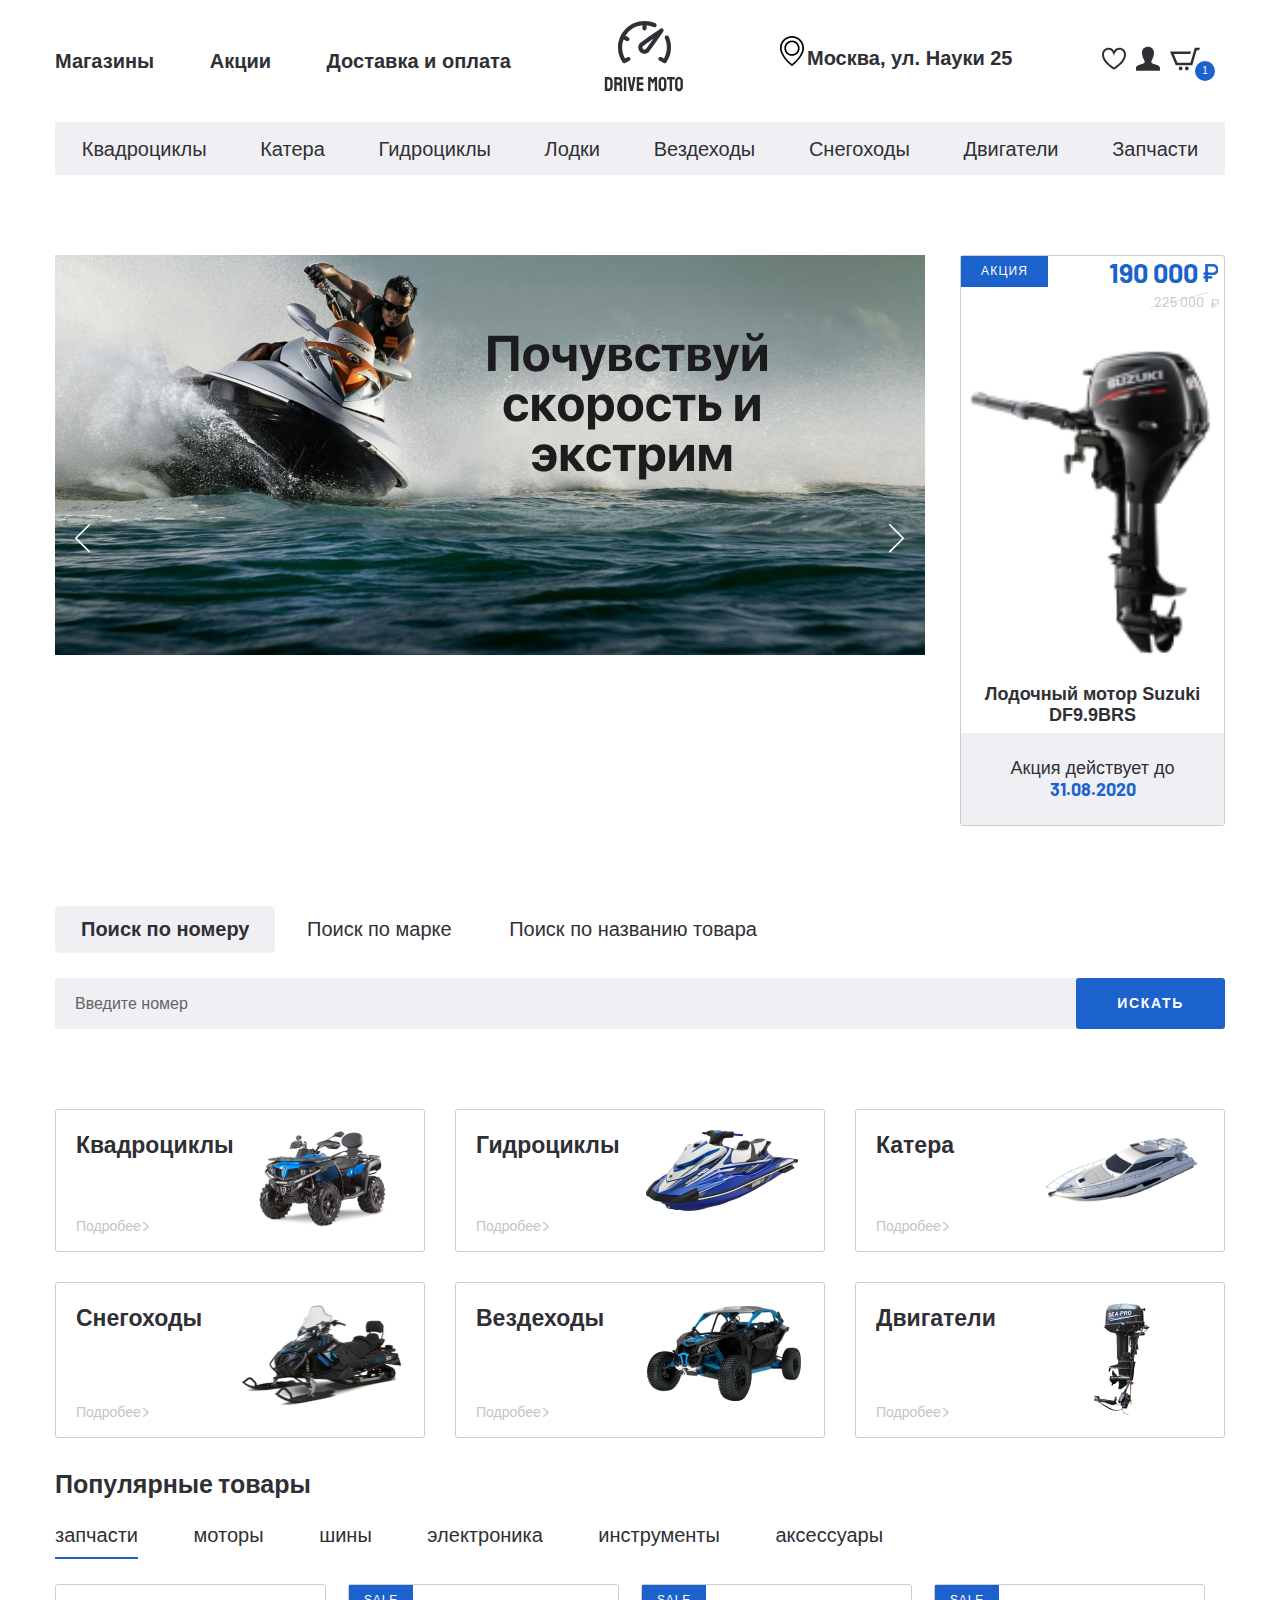
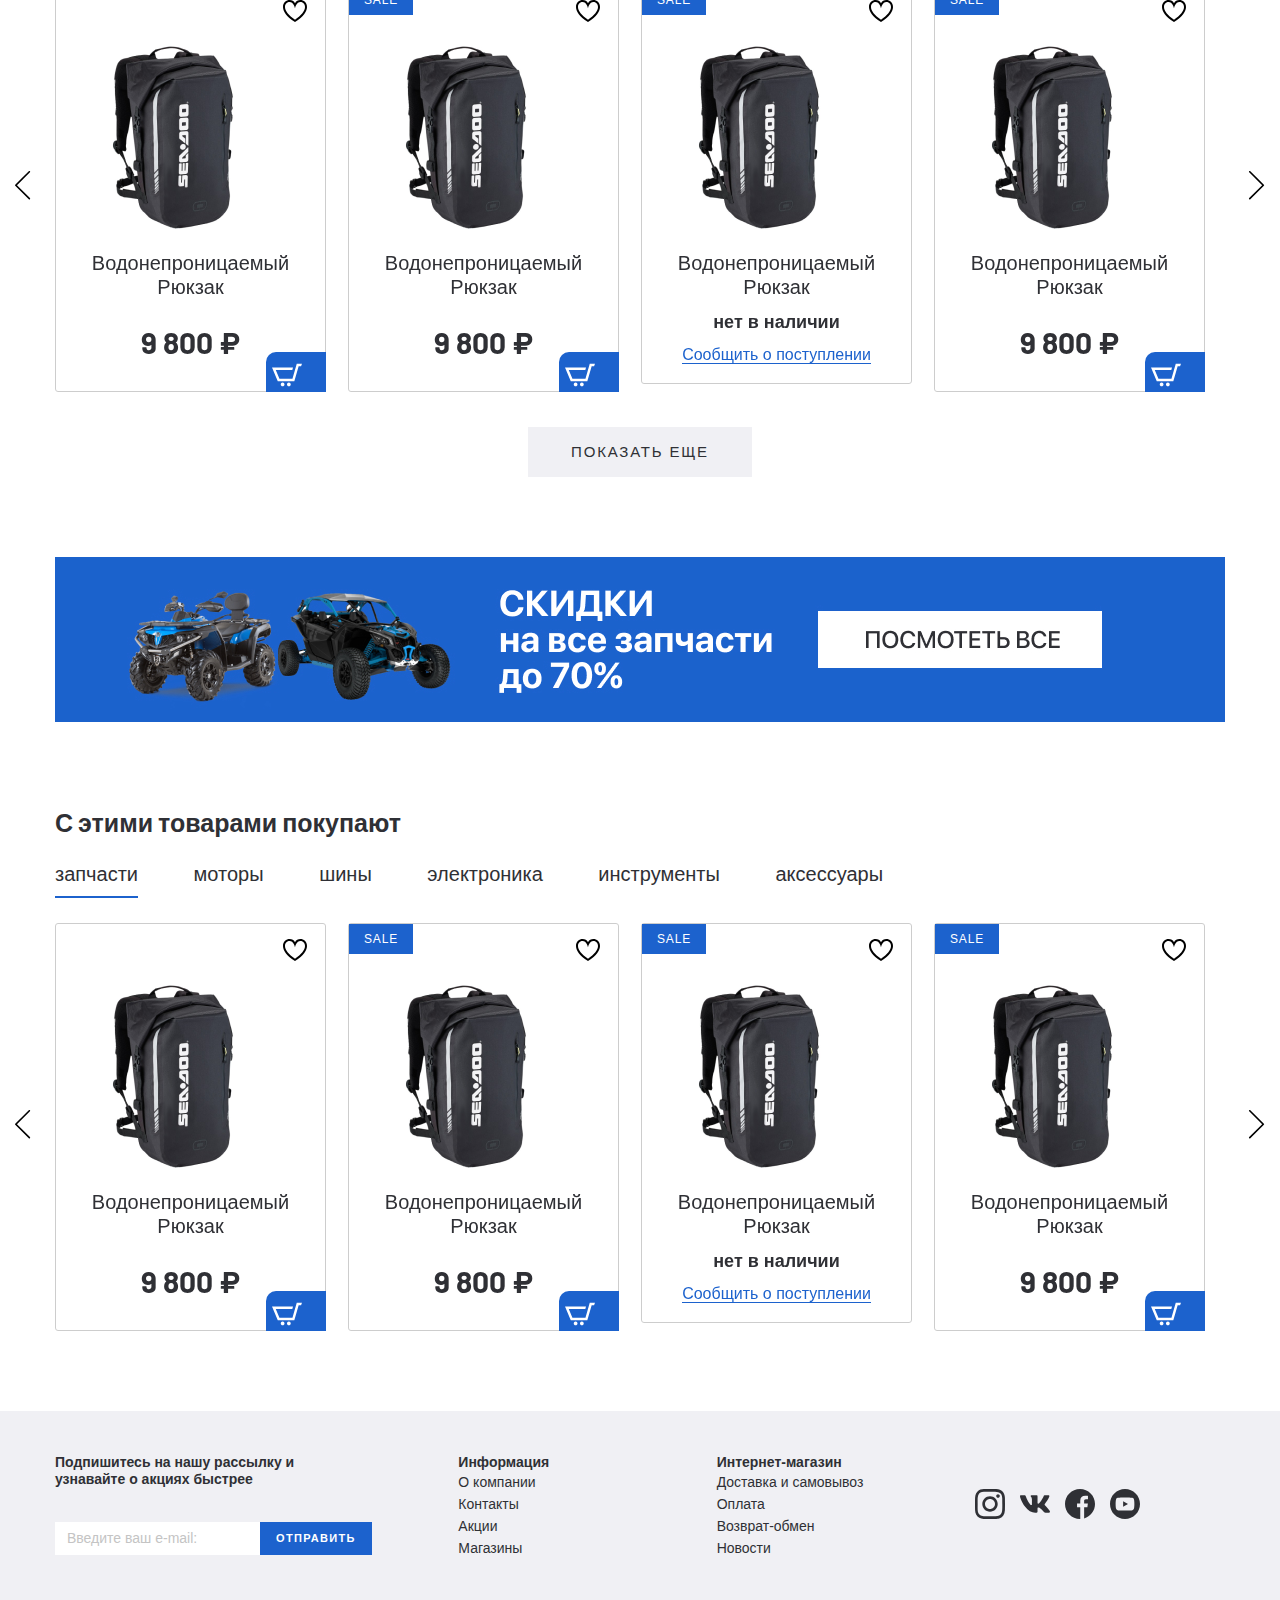
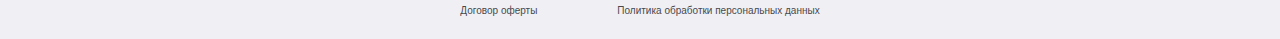
==== index.html @ b15b62a0 "add project" ====
<!DOCTYPE html>
<html lang="ru">

<head>
  <meta charset="UTF-8">
  <meta name="viewport" content="width=device-width, initial-scale=1.0">
  <meta http-equiv="X-UA-Compatible" content="ie=edge">
  <title>Document</title>
  <link href="https://fonts.googleapis.com/css2?family=Barlow:wght@400;700&display=swap" rel="stylesheet">
  <link rel="stylesheet" href="css/normalize.css">
  <link rel="stylesheet" href="css/slick.css">
  <link rel="stylesheet" href="css/fonts.css">
  <link rel="stylesheet" href="css/fonts.css">
  <link rel="stylesheet" href="css/fonts.css">
  <link rel="stylesheet" href="css/jquery.rateyo.min.css">
  <link rel="stylesheet" href="css/style.css">
</head>

<body>

  <header class="header">
    <div class="header__top">
      <div class="container">
        <div class="header__top-inner">
          <nav class="menu">
            <ul class="menu__list">
              <li class="menu__item">
                <a class="menu__link" href="#">
                  Магазины
                </a>
              </li>
              <li class="menu__item">
                <a class="menu__link" href="#">
                  Акции
                </a>
              </li>
              <li class="menu__item">
                <a class="menu__link" href="#">
                  Доставка и оплата
                </a>
              </li>
            </ul>
          </nav>
          <a class="logo" href="#">
            <img class="logo__img" src="images/logo.svg" alt="">
          </a>
          <div class="header__box">
            <p class="header__adress">
              Москва, ул. Науки 25
            </p>
            <ul class="user-list">
              <li class="user-list__item">
                <a class="user-list__link" href="#">
                  <img src="images/heart.svg" alt="">
                </a>
              </li>
              <li class="user-list__item">
                <a class="user-list__link" href="#">
                  <img src="images/user.svg" alt="">
                </a>
              </li>
              <li class="user-list__item">
                <a class="user-list__link basket" href="#">
                  <img src="images/basket.svg" alt="">
                  <p class="basket__num">1</p>
                </a>
              </li>
            </ul>
          </div>
        </div>
      </div>
    </div>
    <div class="header__bottom">
      <div class="container">
        <ul class="menu-categories">
          <li class="menu-categories__item">
            <a class="menu-categories__link" href="#">Квадроциклы</a>
          </li>
          <li class="menu-categories__item">
            <a class="menu-categories__link" href="#">Катера</a>
          </li>
          <li class="menu-categories__item">
            <a class="menu-categories__link" href="#">Гидроциклы</a>
          </li>
          <li class="menu-categories__item">
            <a class="menu-categories__link" href="#">Лодки</a>
          </li>
          <li class="menu-categories__item">
            <a class="menu-categories__link" href="#">Вездеходы</a>
          </li>
          <li class="menu-categories__item">
            <a class="menu-categories__link" href="#">Снегоходы</a>
          </li>
          <li class="menu-categories__item">
            <a class="menu-categories__link" href="#">Двигатели</a>
          </li>
          <li class="menu-categories__item">
            <a class="menu-categories__link" href="#">Запчасти</a>
          </li>
        </ul>
      </div>
    </div>
  </header>

  <section class="banner-section page-section">
    <div class="container">
      <div class="banner-section__inner">
        <div class="banner-section__slider">
          <a class="banner-section__slider-item" href="#">
            <img class="banner-section__slider-img" src="images/banner-slider.jpg" alt="">
          </a>
          <a class="banner-section__slider-item" href="#">
            <img class="banner-section__slider-img" src="images/banner-slider.jpg" alt="">
          </a>
          <a class="banner-section__slider-item" href="#">
            <img class="banner-section__slider-img" src="images/banner-slider.jpg" alt="">
          </a>
          <a class="banner-section__slider-item" href="#">
            <img class="banner-section__slider-img" src="images/banner-slider.jpg" alt="">
          </a>
          <a class="banner-section__slider-item" href="#">
            <img class="banner-section__slider-img" src="images/banner-slider.jpg" alt="">
          </a>
          <a class="banner-section__slider-item" href="#">
            <img class="banner-section__slider-img" src="images/banner-slider.jpg" alt="">
          </a>
        </div>
        <a class="banner-section__item sale-item" href="#">
          <div class="sale-item__top">
            <p class="sale-item__info">
              акция
            </p>
            <div class="sale-item__price">
              <div class="price sale-item__price-new">190 000</div>
              <div class="price sale-item__price-old">225 000</div>
            </div>
          </div>
          <img class="sale-item__img" src="images/content/sale-1.png" alt="">
          <h5 class="sale-item__title">
            Лодочный мотор Suzuki DF9.9BRS
          </h5>
          <p class="sale-item__footer">
            Акция действует до
            <span>31.08.2020</span>
          </p>
        </a>
      </div>
    </div>
  </section>

  <div class="search page-section">
    <div class="container">
      <div class="search__inner">
        <div class="search__tabs">
          <a class="tab search__tabs-item tab--active" href="#tab-1">Поиск по номеру</a>
          <a class="tab search__tabs-item" href="#tab-2">Поиск по марке</a>
          <a class="tab search__tabs-item" href="#tab-3">Поиск по названию товара</a>
        </div>
        <div class="search__content">
          <div id="tab-1" class="tabs-content search__content-item tabs-content--active ">
            <form class="search__content-form">
              <input class="search__content-input" type="text" placeholder="Введите номер">
              <button class="search__content-btn" type="submit">искать</button>
            </form>
          </div>
          <div id="tab-2" class="tabs-content search__content-item">
            <form class="search__content-form">
              <input class="search__content-input" type="text" placeholder="Введите марку">
              <button class="search__content-btn" type="submit">искать</button>
            </form>
          </div>
          <div id="tab-3" class="tabs-content search__content-item">
            <form class="search__content-form">
              <input class="search__content-input" type="text" placeholder="Введите название товара">
              <button class="search__content-btn" type="submit">искать</button>
            </form>
          </div>
        </div>
      </div>
    </div>
  </div>

  <srction class="categories page-section">
    <div class="container">
      <div class="categories__inner">
        <a class="categories__item" href="#">
          <div class="categories__item-info">
            <h4 class="categories__item-title">Квадроциклы</h4>
            <p class="categories__item-text">Подробее</p>
          </div>
          <div class="categories__item-img">
            <img src="images/categories-1.png" alt="">
          </div>
        </a>
        <a class="categories__item" href="#">
          <div class="categories__item-info">
            <h4 class="categories__item-title">Гидроциклы</h4>
            <p class="categories__item-text">Подробее</p>
          </div>
          <div class="categories__item-img">
            <img src="images/categories-2.png" alt="">
          </div>
        </a>
        <a class="categories__item" href="#">
          <div class="categories__item-info">
            <h4 class="categories__item-title">Катера</h4>
            <p class="categories__item-text">Подробее</p>
          </div>
          <div class="categories__item-img">
            <img src="images/categories-3.png" alt="">
          </div>
        </a>
        <a class="categories__item" href="#">
          <div class="categories__item-info">
            <h4 class="categories__item-title">Снегоходы</h4>
            <p class="categories__item-text">Подробее</p>
          </div>
          <div class="categories__item-img">
            <img src="images/categories-4.png" alt="">
          </div>
        </a>
        <a class="categories__item" href="#">
          <div class="categories__item-info">
            <h4 class="categories__item-title">Вездеходы</h4>
            <p class="categories__item-text">Подробее</p>
          </div>
          <div class="categories__item-img">
            <img src="images/categories-5.png" alt="">
          </div>
        </a>
        <a class="categories__item" href="#">
          <div class="categories__item-info">
            <h4 class="categories__item-title">Двигатели</h4>
            <p class="categories__item-text">Подробее</p>
          </div>
          <div class="categories__item-img">
            <img src="images/categories-6.png" alt="">
          </div>
        </a>
      </div>
    </div>
  </srction>

  <section class="products">
    <div class="container">
      <div class="products__inner">
        <h3 class="product__title">
          Популярные товары
        </h3>
        <div class="tabs-wrapper">
          <div class="tabs products__tabs">
            <a class="tab products__tab tab--active" href="#product-tab-1">запчасти</a>
            <a class="tab products__tab" href="#product-tab-2">моторы</a>
            <a class="tab products__tab" href="#product-tab-3">шины </a>
            <a class="tab products__tab" href="#product-tab-4">электроника</a>
            <a class="tab products__tab" href="#product-tab-5">инструменты</a>
            <a class="tab products__tab" href="#product-tab-6">аксессуары </a>
          </div>
          <div class="tabs-container products__container">
            <div id="product-tab-1" class="tabs-content products__content tabs-content--active">
              <div class="product-slider">
                <div class="product-slider__item">
                  <div class="product-item__wrapper">
                    <button class="product-item__favorite"></button>
                    <button class="product-item__basket">
                      <img src="images/basket-white.svg" alt="">
                    </button>
                    <a class="product-item__notify-link" href="">
                      <span>Сообщить о поступлении</span>
                    </a>
                    <a class="product-item" href="#">
                      <p class="product-item__hover-text">
                        посмотреть товар
                      </p>
                      <img class="product-item__img" src="images/content/product-1.png" alt="">
                      <h4 class="product-item__title">
                        Водонепроницаемый
                        Рюкзак
                      </h4>
                      <p class="price product-item__price">
                        9 800 ₽
                      </p>
                      <p class="product-item__notify-text">
                        нет в наличии
                      </p>
                    </a>
                  </div>
                </div>
                <div class="product-slider__item">
                  <div class="product-item__wrapper">
                    <button class="product-item__favorite"></button>
                    <button class="product-item__basket">
                      <img src="images/basket-white.svg" alt="">
                    </button>
                    <a class="product-item__notify-link" href="">
                      <span>Сообщить о поступлении</span>
                    </a>
                    <a class="product-item  product-item--sale" href="#">
                      <p class="product-item__hover-text">
                        посмотреть товар
                      </p>
                      <img class="product-item__img" src="images/content/product-1.png" alt="">
                      <h4 class="product-item__title">
                        Водонепроницаемый
                        Рюкзак
                      </h4>
                      <p class="price product-item__price">
                        9 800 ₽
                      </p>
                      <p class="product-item__notify-text">
                        нет в наличии
                      </p>
                    </a>
                  </div>
                </div>
                <div class="product-slider__item">
                  <div class="product-item__wrapper product-item__not-available">
                    <button class="product-item__favorite"></button>
                    <button class="product-item__basket">
                      <img src="images/basket-white.svg" alt="">
                    </button>
                    <a class="product-item__notify-link" href="">
                      <span>Сообщить о поступлении</span>
                    </a>
                    <a class="product-item  product-item--sale" href="#">
                      <p class="product-item__hover-text">
                        посмотреть товар
                      </p>
                      <img class="product-item__img" src="images/content/product-1.png" alt="">
                      <h4 class="product-item__title">
                        Водонепроницаемый
                        Рюкзак
                      </h4>
                      <p class="price product-item__price">
                        9 800 ₽
                      </p>
                      <p class="product-item__notify-text">
                        нет в наличии
                      </p>
                    </a>
                  </div>
                </div>
                <div class="product-slider__item">
                  <div class="product-item__wrapper">
                    <button class="product-item__favorite"></button>
                    <button class="product-item__basket">
                      <img src="images/basket-white.svg" alt="">
                    </button>
                    <a class="product-item__notify-link" href="">
                      <span>Сообщить о поступлении</span>
                    </a>
                    <a class="product-item  product-item--sale" href="#">
                      <p class="product-item__hover-text">
                        посмотреть товар
                      </p>
                      <img class="product-item__img" src="images/content/product-1.png" alt="">
                      <h4 class="product-item__title">
                        Водонепроницаемый
                        Рюкзак
                      </h4>
                      <p class="price product-item__price">
                        9 800 ₽
                      </p>
                      <p class="product-item__notify-text">
                        нет в наличии
                      </p>
                    </a>
                  </div>
                </div>
                <div class="product-slider__item">
                  <div class="product-item__wrapper product-item__not-available">
                    <button class="product-item__favorite"></button>
                    <button class="product-item__basket">
                      <img src="images/basket-white.svg" alt="">
                    </button>
                    <a class="product-item__notify-link" href="">
                      <span>Сообщить о поступлении</span>
                    </a>
                    <a class="product-item  product-item--sale" href="#">
                      <p class="product-item__hover-text">
                        посмотреть товар
                      </p>
                      <img class="product-item__img" src="images/content/product-1.png" alt="">
                      <h4 class="product-item__title">
                        Водонепроницаемый
                        Рюкзак
                      </h4>
                      <p class="price product-item__price">
                        9 800 ₽
                      </p>
                      <p class="product-item__notify-text">
                        нет в наличии
                      </p>
                    </a>
                  </div>
                </div>
                <div class="product-slider__item">
                  <div class="product-item__wrapper product-item__not-available">
                    <button class="product-item__favorite"></button>
                    <button class="product-item__basket">
                      <img src="images/basket-white.svg" alt="">
                    </button>
                    <a class="product-item__notify-link" href="">
                      <span>Сообщить о поступлении</span>
                    </a>
                    <a class="product-item  product-item--sale" href="#">
                      <p class="product-item__hover-text">
                        посмотреть товар
                      </p>
                      <img class="product-item__img" src="images/content/product-1.png" alt="">
                      <h4 class="product-item__title">
                        Водонепроницаемый
                        Рюкзак
                      </h4>
                      <p class="price product-item__price">
                        9 800 ₽
                      </p>
                      <p class="product-item__notify-text">
                        нет в наличии
                      </p>
                    </a>
                  </div>
                </div>
                <div class="product-slider__item">
                  <div class="product-item__wrapper product-item__not-available">
                    <button class="product-item__favorite"></button>
                    <button class="product-item__basket">
                      <img src="images/basket-white.svg" alt="">
                    </button>
                    <a class="product-item__notify-link" href="">
                      <span>Сообщить о поступлении</span>
                    </a>
                    <a class="product-item  product-item--sale" href="#">
                      <p class="product-item__hover-text">
                        посмотреть товар
                      </p>
                      <img class="product-item__img" src="images/content/product-1.png" alt="">
                      <h4 class="product-item__title">
                        Водонепроницаемый
                        Рюкзак
                      </h4>
                      <p class="price product-item__price">
                        9 800 ₽
                      </p>
                      <p class="product-item__notify-text">
                        нет в наличии
                      </p>
                    </a>
                  </div>
                </div>
              </div>
            </div>
            <div id="product-tab-2" class="tabs-content products__content">
              <div class="product-slider">
                <div class="product-slider__item">
                  <div class="product-item__wrapper">
                    <button class="product-item__favorite"></button>
                    <button class="product-item__basket">
                      <img src="images/basket-white.svg" alt="">
                    </button>
                    <a class="product-item__notify-link" href="">
                      <span>Сообщить о поступлении</span>
                    </a>
                    <a class="product-item" href="#">
                      <p class="product-item__hover-text">
                        посмотреть товар
                      </p>
                      <img class="product-item__img" src="images/content/product-1.png" alt="">
                      <h4 class="product-item__title">
                        Водонепроницаемый
                        Рюкзак
                      </h4>
                      <p class="price product-item__price">
                        9 800 ₽
                      </p>
                      <p class="product-item__notify-text">
                        нет в наличии
                      </p>
                    </a>
                  </div>
                </div>
                <div class="product-slider__item">
                  <div class="product-item__wrapper">
                    <button class="product-item__favorite"></button>
                    <button class="product-item__basket">
                      <img src="images/basket-white.svg" alt="">
                    </button>
                    <a class="product-item__notify-link" href="">
                      <span>Сообщить о поступлении</span>
                    </a>
                    <a class="product-item  product-item--sale" href="#">
                      <p class="product-item__hover-text">
                        посмотреть товар
                      </p>
                      <img class="product-item__img" src="images/content/product-1.png" alt="">
                      <h4 class="product-item__title">
                        Водонепроницаемый
                        Рюкзак
                      </h4>
                      <p class="price product-item__price">
                        9 800 ₽
                      </p>
                      <p class="product-item__notify-text">
                        нет в наличии
                      </p>
                    </a>
                  </div>
                </div>
                <div class="product-slider__item">
                  <div class="product-item__wrapper product-item__not-available">
                    <button class="product-item__favorite"></button>
                    <button class="product-item__basket">
                      <img src="images/basket-white.svg" alt="">
                    </button>
                    <a class="product-item__notify-link" href="">
                      <span>Сообщить о поступлении</span>
                    </a>
                    <a class="product-item  product-item--sale" href="#">
                      <p class="product-item__hover-text">
                        посмотреть товар
                      </p>
                      <img class="product-item__img" src="images/content/product-1.png" alt="">
                      <h4 class="product-item__title">
                        Водонепроницаемый
                        Рюкзак
                      </h4>
                      <p class="price product-item__price">
                        9 800 ₽
                      </p>
                      <p class="product-item__notify-text">
                        нет в наличии
                      </p>
                    </a>
                  </div>
                </div>
                <div class="product-slider__item">
                  <div class="product-item__wrapper">
                    <button class="product-item__favorite"></button>
                    <button class="product-item__basket">
                      <img src="images/basket-white.svg" alt="">
                    </button>
                    <a class="product-item__notify-link" href="">
                      <span>Сообщить о поступлении</span>
                    </a>
                    <a class="product-item  product-item--sale" href="#">
                      <p class="product-item__hover-text">
                        посмотреть товар
                      </p>
                      <img class="product-item__img" src="images/content/product-1.png" alt="">
                      <h4 class="product-item__title">
                        Водонепроницаемый
                        Рюкзак
                      </h4>
                      <p class="price product-item__price">
                        9 800 ₽
                      </p>
                      <p class="product-item__notify-text">
                        нет в наличии
                      </p>
                    </a>
                  </div>
                </div>
                <div class="product-slider__item">
                  <div class="product-item__wrapper product-item__not-available">
                    <button class="product-item__favorite"></button>
                    <button class="product-item__basket">
                      <img src="images/basket-white.svg" alt="">
                    </button>
                    <a class="product-item__notify-link" href="">
                      <span>Сообщить о поступлении</span>
                    </a>
                    <a class="product-item  product-item--sale" href="#">
                      <p class="product-item__hover-text">
                        посмотреть товар
                      </p>
                      <img class="product-item__img" src="images/content/product-1.png" alt="">
                      <h4 class="product-item__title">
                        Водонепроницаемый
                        Рюкзак
                      </h4>
                      <p class="price product-item__price">
                        9 800 ₽
                      </p>
                      <p class="product-item__notify-text">
                        нет в наличии
                      </p>
                    </a>
                  </div>
                </div>
                <div class="product-slider__item">
                  <div class="product-item__wrapper product-item__not-available">
                    <button class="product-item__favorite"></button>
                    <button class="product-item__basket">
                      <img src="images/basket-white.svg" alt="">
                    </button>
                    <a class="product-item__notify-link" href="">
                      <span>Сообщить о поступлении</span>
                    </a>
                    <a class="product-item  product-item--sale" href="#">
                      <p class="product-item__hover-text">
                        посмотреть товар
                      </p>
                      <img class="product-item__img" src="images/content/product-1.png" alt="">
                      <h4 class="product-item__title">
                        Водонепроницаемый
                        Рюкзак
                      </h4>
                      <p class="price product-item__price">
                        9 800 ₽
                      </p>
                      <p class="product-item__notify-text">
                        нет в наличии
                      </p>
                    </a>
                  </div>
                </div>
                <div class="product-slider__item">
                  <div class="product-item__wrapper product-item__not-available">
                    <button class="product-item__favorite"></button>
                    <button class="product-item__basket">
                      <img src="images/basket-white.svg" alt="">
                    </button>
                    <a class="product-item__notify-link" href="">
                      <span>Сообщить о поступлении</span>
                    </a>
                    <a class="product-item  product-item--sale" href="#">
                      <p class="product-item__hover-text">
                        посмотреть товар
                      </p>
                      <img class="product-item__img" src="images/content/product-1.png" alt="">
                      <h4 class="product-item__title">
                        Водонепроницаемый
                        Рюкзак
                      </h4>
                      <p class="price product-item__price">
                        9 800 ₽
                      </p>
                      <p class="product-item__notify-text">
                        нет в наличии
                      </p>
                    </a>
                  </div>
                </div>
              </div>
            </div>
            <div id="product-tab-3" class="tabs-content products__content">slider-3</div>
            <div id="product-tab-4" class="tabs-content products__content">slider-4</div>
            <div id="product-tab-5" class="tabs-content products__content">slider-5</div>
            <div id="product-tab-6" class="tabs-content products__content">slider-6</div>
          </div>
        </div>
        <div class="product__more">
          <a class="product__more-link" href="#">Показать еще</a>
        </div>
      </div>
    </div>
  </section>

  <div class="banner">
    <div class="container">
      <a class="banner__link" href="#">
        <img src="images/content/banner.jpg" alt="">
      </a>
    </div>
  </div>

  <section class="products">
    <div class="container">
      <div class="products__inner">
        <h3 class="product__title">
          С этими товарами покупают
        </h3>
        <div class="tabs-wrapper">
          <div class="tabs products__tabs">
            <a class="tab products__tab tab--active" href="#popular-tab-1">запчасти</a>
            <a class="tab products__tab" href="#popular-tab-2">моторы</a>
            <a class="tab products__tab" href="#popular-tab-3">шины </a>
            <a class="tab products__tab" href="#popular-tab-4">электроника</a>
            <a class="tab products__tab" href="#popular-tab-5">инструменты</a>
            <a class="tab products__tab" href="#popular-tab-6">аксессуары </a>
          </div>
          <div class="tabs-container products__container">
            <div id="popular-tab-1" class="tabs-content products__content tabs-content--active">
              <div class="product-slider">
                <div class="product-slider__item">
                  <div class="product-item__wrapper">
                    <button class="product-item__favorite"></button>
                    <button class="product-item__basket">
                      <img src="images/basket-white.svg" alt="">
                    </button>
                    <a class="product-item__notify-link" href="">
                      <span>Сообщить о поступлении</span>
                    </a>
                    <a class="product-item" href="#">
                      <p class="product-item__hover-text">
                        посмотреть товар
                      </p>
                      <img class="product-item__img" src="images/content/product-1.png" alt="">
                      <h4 class="product-item__title">
                        Водонепроницаемый
                        Рюкзак
                      </h4>
                      <p class="price product-item__price">
                        9 800 ₽
                      </p>
                      <p class="product-item__notify-text">
                        нет в наличии
                      </p>
                    </a>
                  </div>
                </div>
                <div class="product-slider__item">
                  <div class="product-item__wrapper">
                    <button class="product-item__favorite"></button>
                    <button class="product-item__basket">
                      <img src="images/basket-white.svg" alt="">
                    </button>
                    <a class="product-item__notify-link" href="">
                      <span>Сообщить о поступлении</span>
                    </a>
                    <a class="product-item  product-item--sale" href="#">
                      <p class="product-item__hover-text">
                        посмотреть товар
                      </p>
                      <img class="product-item__img" src="images/content/product-1.png" alt="">
                      <h4 class="product-item__title">
                        Водонепроницаемый
                        Рюкзак
                      </h4>
                      <p class="price product-item__price">
                        9 800 ₽
                      </p>
                      <p class="product-item__notify-text">
                        нет в наличии
                      </p>
                    </a>
                  </div>
                </div>
                <div class="product-slider__item">
                  <div class="product-item__wrapper product-item__not-available">
                    <button class="product-item__favorite"></button>
                    <button class="product-item__basket">
                      <img src="images/basket-white.svg" alt="">
                    </button>
                    <a class="product-item__notify-link" href="">
                      <span>Сообщить о поступлении</span>
                    </a>
                    <a class="product-item  product-item--sale" href="#">
                      <p class="product-item__hover-text">
                        посмотреть товар
                      </p>
                      <img class="product-item__img" src="images/content/product-1.png" alt="">
                      <h4 class="product-item__title">
                        Водонепроницаемый
                        Рюкзак
                      </h4>
                      <p class="price product-item__price">
                        9 800 ₽
                      </p>
                      <p class="product-item__notify-text">
                        нет в наличии
                      </p>
                    </a>
                  </div>
                </div>
                <div class="product-slider__item">
                  <div class="product-item__wrapper">
                    <button class="product-item__favorite"></button>
                    <button class="product-item__basket">
                      <img src="images/basket-white.svg" alt="">
                    </button>
                    <a class="product-item__notify-link" href="">
                      <span>Сообщить о поступлении</span>
                    </a>
                    <a class="product-item  product-item--sale" href="#">
                      <p class="product-item__hover-text">
                        посмотреть товар
                      </p>
                      <img class="product-item__img" src="images/content/product-1.png" alt="">
                      <h4 class="product-item__title">
                        Водонепроницаемый
                        Рюкзак
                      </h4>
                      <p class="price product-item__price">
                        9 800 ₽
                      </p>
                      <p class="product-item__notify-text">
                        нет в наличии
                      </p>
                    </a>
                  </div>
                </div>
                <div class="product-slider__item">
                  <div class="product-item__wrapper product-item__not-available">
                    <button class="product-item__favorite"></button>
                    <button class="product-item__basket">
                      <img src="images/basket-white.svg" alt="">
                    </button>
                    <a class="product-item__notify-link" href="">
                      <span>Сообщить о поступлении</span>
                    </a>
                    <a class="product-item  product-item--sale" href="#">
                      <p class="product-item__hover-text">
                        посмотреть товар
                      </p>
                      <img class="product-item__img" src="images/content/product-1.png" alt="">
                      <h4 class="product-item__title">
                        Водонепроницаемый
                        Рюкзак
                      </h4>
                      <p class="price product-item__price">
                        9 800 ₽
                      </p>
                      <p class="product-item__notify-text">
                        нет в наличии
                      </p>
                    </a>
                  </div>
                </div>
                <div class="product-slider__item">
                  <div class="product-item__wrapper product-item__not-available">
                    <button class="product-item__favorite"></button>
                    <button class="product-item__basket">
                      <img src="images/basket-white.svg" alt="">
                    </button>
                    <a class="product-item__notify-link" href="">
                      <span>Сообщить о поступлении</span>
                    </a>
                    <a class="product-item  product-item--sale" href="#">
                      <p class="product-item__hover-text">
                        посмотреть товар
                      </p>
                      <img class="product-item__img" src="images/content/product-1.png" alt="">
                      <h4 class="product-item__title">
                        Водонепроницаемый
                        Рюкзак
                      </h4>
                      <p class="price product-item__price">
                        9 800 ₽
                      </p>
                      <p class="product-item__notify-text">
                        нет в наличии
                      </p>
                    </a>
                  </div>
                </div>
                <div class="product-slider__item">
                  <div class="product-item__wrapper product-item__not-available">
                    <button class="product-item__favorite"></button>
                    <button class="product-item__basket">
                      <img src="images/basket-white.svg" alt="">
                    </button>
                    <a class="product-item__notify-link" href="">
                      <span>Сообщить о поступлении</span>
                    </a>
                    <a class="product-item  product-item--sale" href="#">
                      <p class="product-item__hover-text">
                        посмотреть товар
                      </p>
                      <img class="product-item__img" src="images/content/product-1.png" alt="">
                      <h4 class="product-item__title">
                        Водонепроницаемый
                        Рюкзак
                      </h4>
                      <p class="price product-item__price">
                        9 800 ₽
                      </p>
                      <p class="product-item__notify-text">
                        нет в наличии
                      </p>
                    </a>
                  </div>
                </div>
              </div>
            </div>
            <div id="popular-tab-2" class="tabs-content products__content">
              <div class="product-slider">
                <div class="product-slider__item">
                  <div class="product-item__wrapper">
                    <button class="product-item__favorite"></button>
                    <button class="product-item__basket">
                      <img src="images/basket-white.svg" alt="">
                    </button>
                    <a class="product-item__notify-link" href="">
                      <span>Сообщить о поступлении</span>
                    </a>
                    <a class="product-item" href="#">
                      <p class="product-item__hover-text">
                        посмотреть товар
                      </p>
                      <img class="product-item__img" src="images/content/product-1.png" alt="">
                      <h4 class="product-item__title">
                        Водонепроницаемый
                        Рюкзак
                      </h4>
                      <p class="price product-item__price">
                        9 800 ₽
                      </p>
                      <p class="product-item__notify-text">
                        нет в наличии
                      </p>
                    </a>
                  </div>
                </div>
                <div class="product-slider__item">
                  <div class="product-item__wrapper">
                    <button class="product-item__favorite"></button>
                    <button class="product-item__basket">
                      <img src="images/basket-white.svg" alt="">
                    </button>
                    <a class="product-item__notify-link" href="">
                      <span>Сообщить о поступлении</span>
                    </a>
                    <a class="product-item  product-item--sale" href="#">
                      <p class="product-item__hover-text">
                        посмотреть товар
                      </p>
                      <img class="product-item__img" src="images/content/product-1.png" alt="">
                      <h4 class="product-item__title">
                        Водонепроницаемый
                        Рюкзак
                      </h4>
                      <p class="price product-item__price">
                        9 800 ₽
                      </p>
                      <p class="product-item__notify-text">
                        нет в наличии
                      </p>
                    </a>
                  </div>
                </div>
                <div class="product-slider__item">
                  <div class="product-item__wrapper product-item__not-available">
                    <button class="product-item__favorite"></button>
                    <button class="product-item__basket">
                      <img src="images/basket-white.svg" alt="">
                    </button>
                    <a class="product-item__notify-link" href="">
                      <span>Сообщить о поступлении</span>
                    </a>
                    <a class="product-item  product-item--sale" href="#">
                      <p class="product-item__hover-text">
                        посмотреть товар
                      </p>
                      <img class="product-item__img" src="images/content/product-1.png" alt="">
                      <h4 class="product-item__title">
                        Водонепроницаемый
                        Рюкзак
                      </h4>
                      <p class="price product-item__price">
                        9 800 ₽
                      </p>
                      <p class="product-item__notify-text">
                        нет в наличии
                      </p>
                    </a>
                  </div>
                </div>
                <div class="product-slider__item">
                  <div class="product-item__wrapper">
                    <button class="product-item__favorite"></button>
                    <button class="product-item__basket">
                      <img src="images/basket-white.svg" alt="">
                    </button>
                    <a class="product-item__notify-link" href="">
                      <span>Сообщить о поступлении</span>
                    </a>
                    <a class="product-item  product-item--sale" href="#">
                      <p class="product-item__hover-text">
                        посмотреть товар
                      </p>
                      <img class="product-item__img" src="images/content/product-1.png" alt="">
                      <h4 class="product-item__title">
                        Водонепроницаемый
                        Рюкзак
                      </h4>
                      <p class="price product-item__price">
                        9 800 ₽
                      </p>
                      <p class="product-item__notify-text">
                        нет в наличии
                      </p>
                    </a>
                  </div>
                </div>
                <div class="product-slider__item">
                  <div class="product-item__wrapper product-item__not-available">
                    <button class="product-item__favorite"></button>
                    <button class="product-item__basket">
                      <img src="images/basket-white.svg" alt="">
                    </button>
                    <a class="product-item__notify-link" href="">
                      <span>Сообщить о поступлении</span>
                    </a>
                    <a class="product-item  product-item--sale" href="#">
                      <p class="product-item__hover-text">
                        посмотреть товар
                      </p>
                      <img class="product-item__img" src="images/content/product-1.png" alt="">
                      <h4 class="product-item__title">
                        Водонепроницаемый
                        Рюкзак
                      </h4>
                      <p class="price product-item__price">
                        9 800 ₽
                      </p>
                      <p class="product-item__notify-text">
                        нет в наличии
                      </p>
                    </a>
                  </div>
                </div>
                <div class="product-slider__item">
                  <div class="product-item__wrapper product-item__not-available">
                    <button class="product-item__favorite"></button>
                    <button class="product-item__basket">
                      <img src="images/basket-white.svg" alt="">
                    </button>
                    <a class="product-item__notify-link" href="">
                      <span>Сообщить о поступлении</span>
                    </a>
                    <a class="product-item  product-item--sale" href="#">
                      <p class="product-item__hover-text">
                        посмотреть товар
                      </p>
                      <img class="product-item__img" src="images/content/product-1.png" alt="">
                      <h4 class="product-item__title">
                        Водонепроницаемый
                        Рюкзак
                      </h4>
                      <p class="price product-item__price">
                        9 800 ₽
                      </p>
                      <p class="product-item__notify-text">
                        нет в наличии
                      </p>
                    </a>
                  </div>
                </div>
                <div class="product-slider__item">
                  <div class="product-item__wrapper product-item__not-available">
                    <button class="product-item__favorite"></button>
                    <button class="product-item__basket">
                      <img src="images/basket-white.svg" alt="">
                    </button>
                    <a class="product-item__notify-link" href="">
                      <span>Сообщить о поступлении</span>
                    </a>
                    <a class="product-item  product-item--sale" href="#">
                      <p class="product-item__hover-text">
                        посмотреть товар
                      </p>
                      <img class="product-item__img" src="images/content/product-1.png" alt="">
                      <h4 class="product-item__title">
                        Водонепроницаемый
                        Рюкзак
                      </h4>
                      <p class="price product-item__price">
                        9 800 ₽
                      </p>
                      <p class="product-item__notify-text">
                        нет в наличии
                      </p>
                    </a>
                  </div>
                </div>
              </div>
            </div>
            <div id="popular-tab-3" class="tabs-content products__content">slider-3</div>
            <div id="popular-tab-4" class="tabs-content products__content">slider-4</div>
            <div id="popular-tab-5" class="tabs-content products__content">slider-5</div>
            <div id="popular-tab-6" class="tabs-content products__content">slider-6</div>
          </div>
        </div>
      </div>
    </div>
  </section>

  <footer class="footer">
    <div class="container">
      <div class="footer__top">
        <div class="footer__top-inner">
          <div class="footer__top-item footer__top-newsletter">
            <h6 class="footer__top-title">
              Подпишитесь на нашу рассылку
              и узнавайте о акциях быстрее
            </h6>
            <form class="footer-form">
              <input class="footer-form__input" type="text" placeholder="Введите ваш e-mail:">
              <button class="footer-form__btn" type="submit">Отправить</button>
            </form>
          </div>
          <div class="footer__top-item">
            <h6 class="footer__top-title">
              Информация
            </h6>
            <ul class="footer-list">
              <li class="footer-list__item"><a href="#">О компании</a></li>
              <li class="footer-list__item"><a href="#">Контакты</a></li>
              <li class="footer-list__item"><a href="#">Акции</a></li>
              <li class="footer-list__item"><a href="#">Магазины</a></li>
            </ul>
          </div>
          <div class="footer__top-item">
            <h6 class="footer__top-title">
              Интернет-магазин
            </h6>
            <ul class="footer-list">
              <li class="footer-list__item"><a href="#">Доставка и самовывоз</a></li>
              <li class="footer-list__item"><a href="#">Оплата</a></li>
              <li class="footer-list__item"><a href="#">Возврат-обмен</a></li>
              <li class="footer-list__item"><a href="#">Новости</a></li>
            </ul>
          </div>
          <div class="footer__top-item footer__top-social">
            <ul class="social-list">
              <li class="social-list__item">
                <a href="#">
                  <img src="images/instagram.svg" alt="">
                </a>
              </li>
              <li class="social-list__item">
                <a href="#">
                  <img src="images/vkontakte.svg" alt="">
                </a>
              </li>
              <li class="social-list__item">
                <a href="#">
                  <img src="images/facebook.svg" alt="">
                </a>
              </li>
              <li class="social-list__item">
                <a href="#">
                  <img src="images/youtube.svg" alt="">
                </a>
              </li>
            </ul>
          </div>
        </div>
      </div>
      <div class="footer__bottom">
        <a class="footer__bottom-link" href="">
          Договор оферты
        </a>
        <a class="footer__bottom-link" href="">
          Политика обработки персональных данных
        </a>
      </div>
    </div>
  </footer>

  <script src="https://ajax.googleapis.com/ajax/libs/jquery/3.4.1/jquery.min.js"></script>
  <script src="js/slick.min.js"></script>
  <script src="js/ion.rangeSlider.min.js"></script>
  <script src="js/jquery.formstyler.min.js"></script>
  <script src="js/jquery.rateyo.min.js"></script>
  <script src="js/main.js"></script>
</body>

</html>

<!-- <div class="tabs-wrapper">
  <div class="tabs">
    <a class="tab tab--active" href="#"></a>
  </div>
  <div class="tabs-container">
    <div class="tabs-content"></div>
  </div>
</div> -->
---- css/fonts.css ----
@font-face{
  font-family: 'SFProDisplay-Regular', sans-serif;
  src: url('../fonts/SFProDisplay-Regular.woff2') format(woff2),
       url('../fonts/SFProDisplay-Regular.woff2') format(woff);
  font-weight: 400;
  font-style: normal;
  font-display: swap;
}

@font-face{
  font-family: 'SFProDisplay-Medium', sans-serif;
  src: url('../fonts/SFProDisplay-Medium.woff2') format(woff2),
       url('../fonts/SFProDisplay-Medium.woff2') format(woff);
  font-weight: 500;
  font-style: normal;
  font-display: swap;
}

@font-face{
  font-family: 'SFProDisplay-Semibold', sans-serif;
  src: url('../fonts/SFProDisplay-Semibold.woff2') format(woff2),
       url('../fonts/SFProDisplay-Semibold.woff2') format(woff);
  font-weight: 600;
  font-style: normal;
  font-display: swap;
}

@font-face{
  font-family: 'SFProDisplay-Bold', sans-serif;
  src: url('../fonts/SFProDisplay-Bold.woff2') format(woff2),
       url('../fonts/SFProDisplay-Bold.woff2') format(woff);
  font-weight: 700;
  font-style: normal;
  font-display: swap;
}
---- css/fonts.css ----
@font-face{
  font-family: 'SFProDisplay-Regular', sans-serif;
  src: url('../fonts/SFProDisplay-Regular.woff2') format(woff2),
       url('../fonts/SFProDisplay-Regular.woff2') format(woff);
  font-weight: 400;
  font-style: normal;
  font-display: swap;
}

@font-face{
  font-family: 'SFProDisplay-Medium', sans-serif;
  src: url('../fonts/SFProDisplay-Medium.woff2') format(woff2),
       url('../fonts/SFProDisplay-Medium.woff2') format(woff);
  font-weight: 500;
  font-style: normal;
  font-display: swap;
}

@font-face{
  font-family: 'SFProDisplay-Semibold', sans-serif;
  src: url('../fonts/SFProDisplay-Semibold.woff2') format(woff2),
       url('../fonts/SFProDisplay-Semibold.woff2') format(woff);
  font-weight: 600;
  font-style: normal;
  font-display: swap;
}

@font-face{
  font-family: 'SFProDisplay-Bold', sans-serif;
  src: url('../fonts/SFProDisplay-Bold.woff2') format(woff2),
       url('../fonts/SFProDisplay-Bold.woff2') format(woff);
  font-weight: 700;
  font-style: normal;
  font-display: swap;
}
---- css/fonts.css ----
@font-face{
  font-family: 'SFProDisplay-Regular', sans-serif;
  src: url('../fonts/SFProDisplay-Regular.woff2') format(woff2),
       url('../fonts/SFProDisplay-Regular.woff2') format(woff);
  font-weight: 400;
  font-style: normal;
  font-display: swap;
}

@font-face{
  font-family: 'SFProDisplay-Medium', sans-serif;
  src: url('../fonts/SFProDisplay-Medium.woff2') format(woff2),
       url('../fonts/SFProDisplay-Medium.woff2') format(woff);
  font-weight: 500;
  font-style: normal;
  font-display: swap;
}

@font-face{
  font-family: 'SFProDisplay-Semibold', sans-serif;
  src: url('../fonts/SFProDisplay-Semibold.woff2') format(woff2),
       url('../fonts/SFProDisplay-Semibold.woff2') format(woff);
  font-weight: 600;
  font-style: normal;
  font-display: swap;
}

@font-face{
  font-family: 'SFProDisplay-Bold', sans-serif;
  src: url('../fonts/SFProDisplay-Bold.woff2') format(woff2),
       url('../fonts/SFProDisplay-Bold.woff2') format(woff);
  font-weight: 700;
  font-style: normal;
  font-display: swap;
}
---- css/style.css ----
html{
  box-sizing: border-box;
}

*, *::before, *::after{
  box-sizing: inherit;
}

a{
  text-decoration: none;
  color: inherit;
  display: inline-block;
}

ul, 
li{
  margin: 0;
  padding: 0;
  list-style: none;
}

h1, h2, h3, h4, h5, h6{
  margin: 0;
}

p{
  margin: 0;
}

.page-section{
  margin-bottom: 80px;
}

body{
  color: #2F3035;
  font-family: 'SFProDisplay-Regular', sans-serif;
  font-size: 20px;
  line-height: 24px;
  font-weight: 400;
}

.container{
  max-width: 1200px;
  padding: 0 15px;
  margin: 0 auto;
}

.header__top-inner{
  display:flex;
  justify-content: space-between;
  align-items: center;
  min-height: 122px;
  font-family: 'SFProDisplay-Bold', sans-serif;
  font-weight: 700;
}

.menu__item{
  display: inline-block;
}

.menu__item + .menu__item{
  padding-left: 50px;
}

.header__box{
  display: flex;
}

.header__adress{
  margin-right: 60px;
  width: 265px;
  padding-left: 30px;
  position: relative;
}

.header__adress::before{
  content: "";
  position: absolute;
  background-image: url('../images/adress-icon.svg');
  width: 30px;
  height: 30px;
  left: 0;
  top: -10px;
}

.user-list__item{
  padding-right: 10px;
}

.user-list{
  margin-right: 15px;
  display: flex;
  align-items: center;
}

.basket{
  position: relative;
}

.basket__num{
  position: absolute;
  font-family: 'SFProDisplay-Medium', sans-serif;
  font-weight: 500;
  color: #fff;
  font-size: 10px;
  line-height: 20px;
  width: 20px;
  height: 20px;
  background-color: #1C62CD;
  border-radius: 50%;
  text-align: center;
  bottom: -5px;
  right: -15px;
}

.header__bottom{
  margin-bottom: 80px;
}

.menu-categories{
  background-color: #F0F0F4;
  display: flex;
  justify-content: space-around;
  align-items: center;
  min-height: 53px;
}

.menu-categories__link{
  transition: all .3s;
  font-weight: 400;
  padding: 15px 0 14px;
  position: relative;
}

.menu-categories__link::before{
  content: "";
  position: absolute;
  width: 0;
  right: 0;
  background-color: #1C62CD;
  height: 3px;
  bottom: -2px;
  transition: all .3s;
  left: auto;
}

.menu-categories__link:hover{
  color: #000;
}

.menu-categories__link:hover::before{
  width: 100%;
  right: auto;
  left: 0;
}

.banner-section__inner{
  display: flex;
  justify-content: space-between;
}

.banner-section__slider{
  max-width: 870px;
}

.banner-section__slider-btn,
.product-slider__slider-btn{
  position: absolute;
  top: 50%;
  transform: translateY(-50%);
  background-color: transparent;
  border: none;
  margin: 0;
  padding: 0;
  z-index: 5;
  cursor: pointer;
}

.banner-section__slider-btnprev{
  left: 20px;
}

.banner-section__slider-btnnext{
  right: 20px;
}

.slick-dots{
  position: absolute;
  bottom: 40px;
  left: 0;
  right: 0;
  text-align: center;
}

.slick-dots li{
  display: inline-block;
  padding: 0 5px;
}

.slick-dots button{
  padding: 0;
  font-size: 0;
  margin: 0;
  width: 11px;
  height: 11px;
  border: 1px solid #fff;
  border-radius: 50%;
  background-color: transparent;
}

.slick-active li button{
  background-color: #fff;
}

.sale-item{
  max-width: 265px;
  text-align: center;
  border: 1px solid #CDCDCD;
  border-radius: 3px;
  display: flex;
  flex-direction: column;
  justify-content: space-between;
}

.sale-item__top{
  display: flex;
  justify-content: space-between;
  align-items: flex-start;
}

.sale-item__info{
  color: #fff;
  background-color: #1C62CD;
  padding: 8px 20px;
  text-transform: uppercase;
  font-size: 12px;
  line-height: 15px;
  letter-spacing: 0.1em;
}

.sale-item__price{
  text-align: right;
}

.price{
  font-family: 'Barlow', sans-serif;
  position: relative;
}

.sale-item__price-new{
  font-weight: 700;
  font-size: 27px;
  color: #1C62CD;
  line-height: 32px;
  margin-right: 6px;
  padding-right: 20px;
}

.sale-item__price-new::after{
  content: '';
  background-image: url('../images/icons-price.svg');
  position: absolute;
  right: 0;
  top: 8px;
  width: 15px;
  height: 18px;
}

.sale-item__price-old{
  font-weight: 400;
  font-size: 14px;
  line-height: 17px;
  color: #C4C4C4;
  margin-right: 15px;
  background-image: url('../images/old-line.svg');
  padding: 2px 5px;
  background-repeat: no-repeat;
  display: inline-block;
}

.sale-item__price-old::after{
  content: '';
  background-image: url('../images/icons-price-old.svg');
  position: absolute;
  right: -10px;
  top: 8px;
  width: 8px;
  height: 10px;
}

.sale-item__footer{
  background-color: #F0F0F4;
  padding: 25px 20px;
  font-size: 18px;
  line-height: 21px;
}

.sale-item__footer span{
  color: #1C62CD;
  display: block;
  font-weight: 700;
  font-family: 'Barlow', sans-serif;
}

.sale-item__title{
  font-family: 'SFProDisplay-Bold', sans-serif;
  font-weight: 700;
  font-size: 18px;
  line-height: 21px;
  margin-bottom: 7px;
}

.banner-section__slider-img{
  object-fit: cover;
  min-height: 400px;
}

.sale-item__img{
  object-fit: contain;
}

.search__tabs{
  margin-bottom: 25px;
}

.search__tabs-item{
  padding: 11px 26px 12px;
}

.search__tabs-item.tab--active{
  border-radius: 5px;
  background: #F0F0F4;
  font-weight: 700;
  font-family: 'SFProDisplay-Semibold', sans-serif;
}

.tabs-content{
  display: none;
}

.tabs-content.tabs-content--active{
  display: block;
}

.search__content-form{
  display: flex;
}

.search__content-input{
  background: #F0F0F4;
  border-radius: 3px;
  padding: 5px 20px;
  border: none; 
  font-size: 16px;
  line-height: 19px;
  width: 100%;
}

.search__content-input::placeholder{
  color: #656464;
}

.search__content-btn{
  font-weight: bold;
  font-size: 14px;
  line-height: 17px;
  letter-spacing: 0.12em;
  text-transform: uppercase;
  color: #fff;
  font-family: 'SFProDisplay-Semibold', sans-serif;
  background: #1C62CD;
  border-radius: 3px;
  padding: 17px 41px;
  border: none;
  margin-left: -3px;
}

.categories__inner{
  display: flex;
  justify-content: space-between;
  flex-wrap: wrap;
}

.categories__item{
  margin-bottom: 30px;
  border: 1px solid #CDCDCD;
  border-radius: 3px;
  width: 370px;
  display: flex;
  padding: 20px 20px 16px;
  justify-content: space-between;
  transition: all .3s;
}

.categories__item-info{
  width: 50%;
  display: flex;
  flex-direction: column;
  justify-content: space-between;
}

.categories__item-img{
  text-align: center;
  width: 50%;
}

.categories__item-img img{
  text-align: center;
  max-width: 100%;
}

.categories__item-title{
  font-weight: bold;
  font-size: 23px;
  line-height: 28px;
  font-family: 'Barlow', sans-serif;
  transition: all .3s;
}

.categories__item:hover{
  box-shadow: 3px 3px 20px rgba(50, 50, 50, 0.25);
}

.categories__item:hover .categories__item-title{
  color: #1C62CD;
}


.categories__item-text{
  font-size: 14px;
  line-height: 17px;
  color: #C4C4C4;
}

.categories__item-text::after{
  content: url('../images/link-arrow.svg');
  padding-left: 2px;
}

.product-item__wrapper{
  position: relative;
  width: 271px;
}

.product-item{
  min-height: 400px;
  border: 1px solid #CDCDCD;
  border-radius: 3px;
  position: relative;
  text-align: center;
  padding: 52px 20px 31px;
  width: 271px;
  transition: all .3s;
}

.product-item__title{
  font-weight: normal;
  padding: 14px 0 25px;
}

.product-item__favorite{
  position: absolute;
  top: 16px;
  right: 19px;
  width: 24px;
  height: 22px;
  background-color: transparent;
  border: none;
  outline: none;
  z-index: 5;
}

.product-item__favorite::before{
  content: '';
  position: absolute;
  width: 24px;
  height: 22px;
  top: 0;
  left:0;
  background-image: url('../images/favorite.svg');
}

.product-item__favorite--active::before{
  background-image: url('../images/favorite-active.svg');
}

.product-item__price{
  font-weight: bold;
  font-size: 30px;
  line-height: 36px; 
}

.product-item__basket{
  position: absolute;
  width: 60px;
  height: 40px;
  background-color: #1C62CD;
  border-radius: 10px 0px 0px 0px;
  bottom: 0;
  right: 0;
  border: none;
  padding-top: 7px;
  cursor: pointer;
  z-index: 10;
}

.product-item__hover-text{
  padding: 18px 21px;
  background-color: rgba(255, 255, 255, .9);
  box-shadow: 0px 0px 15px rgba(0, 0, 0, 0.2);
  border-radius: 3px;
  /* display: inline-block; */
  position: absolute;
  top: 30%;
  opacity: 0;
  transition: all .3s;
}

.product-item:hover .product-item__hover-text{
  opacity: 1;
  color: #2F3035;
}

.product-item:hover{
  box-shadow: 3px 3px 20px rgba(50, 50, 50, 0.25);
  color: #1C62CD;
}

.product-item:hover:hover .product-item__notify-text{
  color: #2F3035;
}

.product-item--sale::before{
  content: "SALE";
  padding: 8px 15px;
  background-color: #1C62CD;
  position: absolute;
  left: 0;
  top: 0;
  text-transform: uppercase;
  color: #fff;
  font-size: 12px;
  line-height: 14px;
  letter-spacing: 0.07em;
}

.product-item__wrapper.product-item__not-available .product-item__price{
  display: none;
}

.product-item__notify-text{
  display: none;
  font-size: 18px;
  font-weight: 700;
  line-height: 21px;
}

.product-item__wrapper.product-item__not-available .product-item__notify-text{
  display: block;
}

.product-item__wrapper.product-item__not-available .product-item__basket{
  display: none;
}

.product-item__notify-link{
  display: none;
}

.product-item__wrapper.product-item__not-available .product-item__title{
  padding-bottom: 13px;
}

.product-item__wrapper.product-item__not-available .product-item__notify-link{
  display: block;
  position: absolute;
  bottom: 20px;
  left: 0;
  right: 0;
  font-size: 16px;
  line-height: 19px;
  text-align: center;
  color: #1C62CD;
}

.product-item__wrapper.product-item__not-available .product-item__notify-link span{
  border-bottom: 1px solid #1C62CD;
}

.product__title{
  font-weight: bold;
  font-size: 25px;
  line-height: 30px;
  font-family: 'Barlow', sans-serif;
  margin-bottom: 25px;
}

.products__tab +.products__tab {
  margin-left: 50px;

}

.products__tabs{
  margin-bottom: 25px;
}

.products__tab{
  padding-bottom: 10px;
}

.products__tab.tab--active{
  border-bottom: 2px solid #1C62CD;
}

.product-slider__slider-btnprev{
  left: -40px;
}

.product-slider__slider-btnnext{
  right: -40px;
}

.product__more{
  text-align: center;
  margin: 35px 0 0;
}

.products{
  margin-bottom: 80px;
}

.product__more-link{
line-height: 18px;
letter-spacing: 0.12em;
font-size: 15px;
text-transform: uppercase;
background: #F0F0F4;
padding: 16px 43px;
}

.banner{
  margin-bottom: 80px;
}

.footer{
  background: #F0F0F4;
}

.footer__bottom{
  padding: 46px 0 22px;
  display: flex;
  justify-content: center;
}

.footer__bottom-link{
  line-height: 12px;
  color: #48494D;
  font-size: 10px;
  margin: 0 40px;
}

.footer__top{
  padding-top: 43px;
}

.footer__top-inner{
  display: flex;
  justify-content: space-between;
}

.footer__top-newsletter.footer__top-item{
  width: 295px;
  margin-right: 50px;
}

.footer__top-title{
  font-weight: bold;
  font-size: 14px;
  line-height: 17px;
}

.footer-form{
  margin-top: 34px;
  display: flex;
  justify-content: space-between;
}

.footer-form__input{
  background-color: white;
  border: none;
  line-height: 17px;
  font-size: 14px;
  padding: 0 12px;
}

.footer-form__input::placeholder{
  color: #C4C4C4;
}

  .footer-form__btn{
    text-transform: uppercase;
    padding: 10px 16px;
    border: none;
    background-color: #1C62CD;
    color: white;
    font-weight: 600;
    font-size: 11px;
    line-height: 13px;
    letter-spacing: 0.12em;
    font-family: 'SFProDisplay-Bold', sans-serif;
}

.footer__top-item{
  width: 200px;
}

.footer-list{
  font-size: 14px;
  line-height: 22px;
}

.footer__top-social.footer__top-item{
  width: 250px;
}

.social-list{
  display: flex;
  align-items: center;
  height: 100%;

}

.social-list__item + .social-list__item{
  margin-left: 15px;
}

.breadcrumbs{
  margin-bottom: 40px;
}

.breadcrumbs__list-item{
  display: inline-block;
  padding-right: 16px;
  margin-right: 10px;
  position: relative;
  line-height: 18px;
  font-size: 15px;
  color: #C4C4C4;
}

.breadcrumbs__list-item::after{
  content: "";
  position: absolute;
  right: 0;
  background-image: url('../images/link-arrow.svg');
  width: 6px;
  height: 9px;
  bottom: 5px;
}

.breadcrumbs__list-item:last-child::after{
  display: none;
}

.catalog{
  margin-bottom: 100px;
}

.catalog__title{
  font-weight: bold;
  font-family: 'SFProDisplay-Bold', sans-serif;
  font-size: 30px;
  line-height: 36px;
  margin-bottom: 26px;
}

.catalog__filter{
  display: flex;
  justify-content: space-between;
  margin-bottom: 50px;
}

.catalog__filter-items button{
  font-size: 14px;
  line-height: 17px;
  opacity: 0.7;
  background: #F0F0F4;
  border-radius: 3px;
  border: none;
  padding: 5px 22px;
  cursor: pointer;
}

.catalog__filter-items button + button{
  margin-left: 8px;
}

.catalog__filter-btn button{
  background-color: transparent;
  border: none;
  cursor: pointer;
  margin: 0;
  padding: 0;
}

.catalog__filter-btn button + button {
  margin-left: 10px;
}

button.catalog__filter-btngrid{
  
}

button.catalog__filter-btnline{

}

.catalog__inner{
  display: flex;
}

.catalog__inner-aside{
  min-width: 290px;
  margin-right: 10px;
}

.catalog__inner-list{
  display: flex;
  justify-content: space-between;
  flex-wrap: wrap;
}

.catalog__inner-list .product-item__wrapper{
  margin-bottom: 30px;
}

.product-item__img{
  max-width: 100%;
}

.pagination{
  width: 100%;
  margin-top: 70px;
}

.pagination-list{
  display: flex;
  justify-content: center;
}

.pagination-list__item{
  padding: 6px 15px;
  border: 2px solid transparent;
  margin: 0 4px;
  font-size: 18px;
  line-height: 22px;
  color: #C4C4C4;
}

.pagination-list__item.active{
  border: 2px solid #1C62CD;
  color: #1C62CD;
}

.pagination-list__item a{
  display: block;
}

.aside-filter__tabs{
  display: flex;
  justify-content: space-between;
}

.aside-filter__tab{
  font-weight: 400;
  font-size: 16px;
  line-height: 19px;
  letter-spacing: 0.09em;
  text-transform: uppercase;
  color: #C4C4C4;
  width: 50%;
}

.aside-filter__tab.tab--active{
  color: #2F3035;
  font-weight: bold;
  font-family: 'SFProDisplay-Bold', sans-serif;
}

.aside-filter__tab.tab--active span{
  display: inline-block;
  border-bottom: 2px solid #1C62CD;
  padding-bottom: 7px;
}
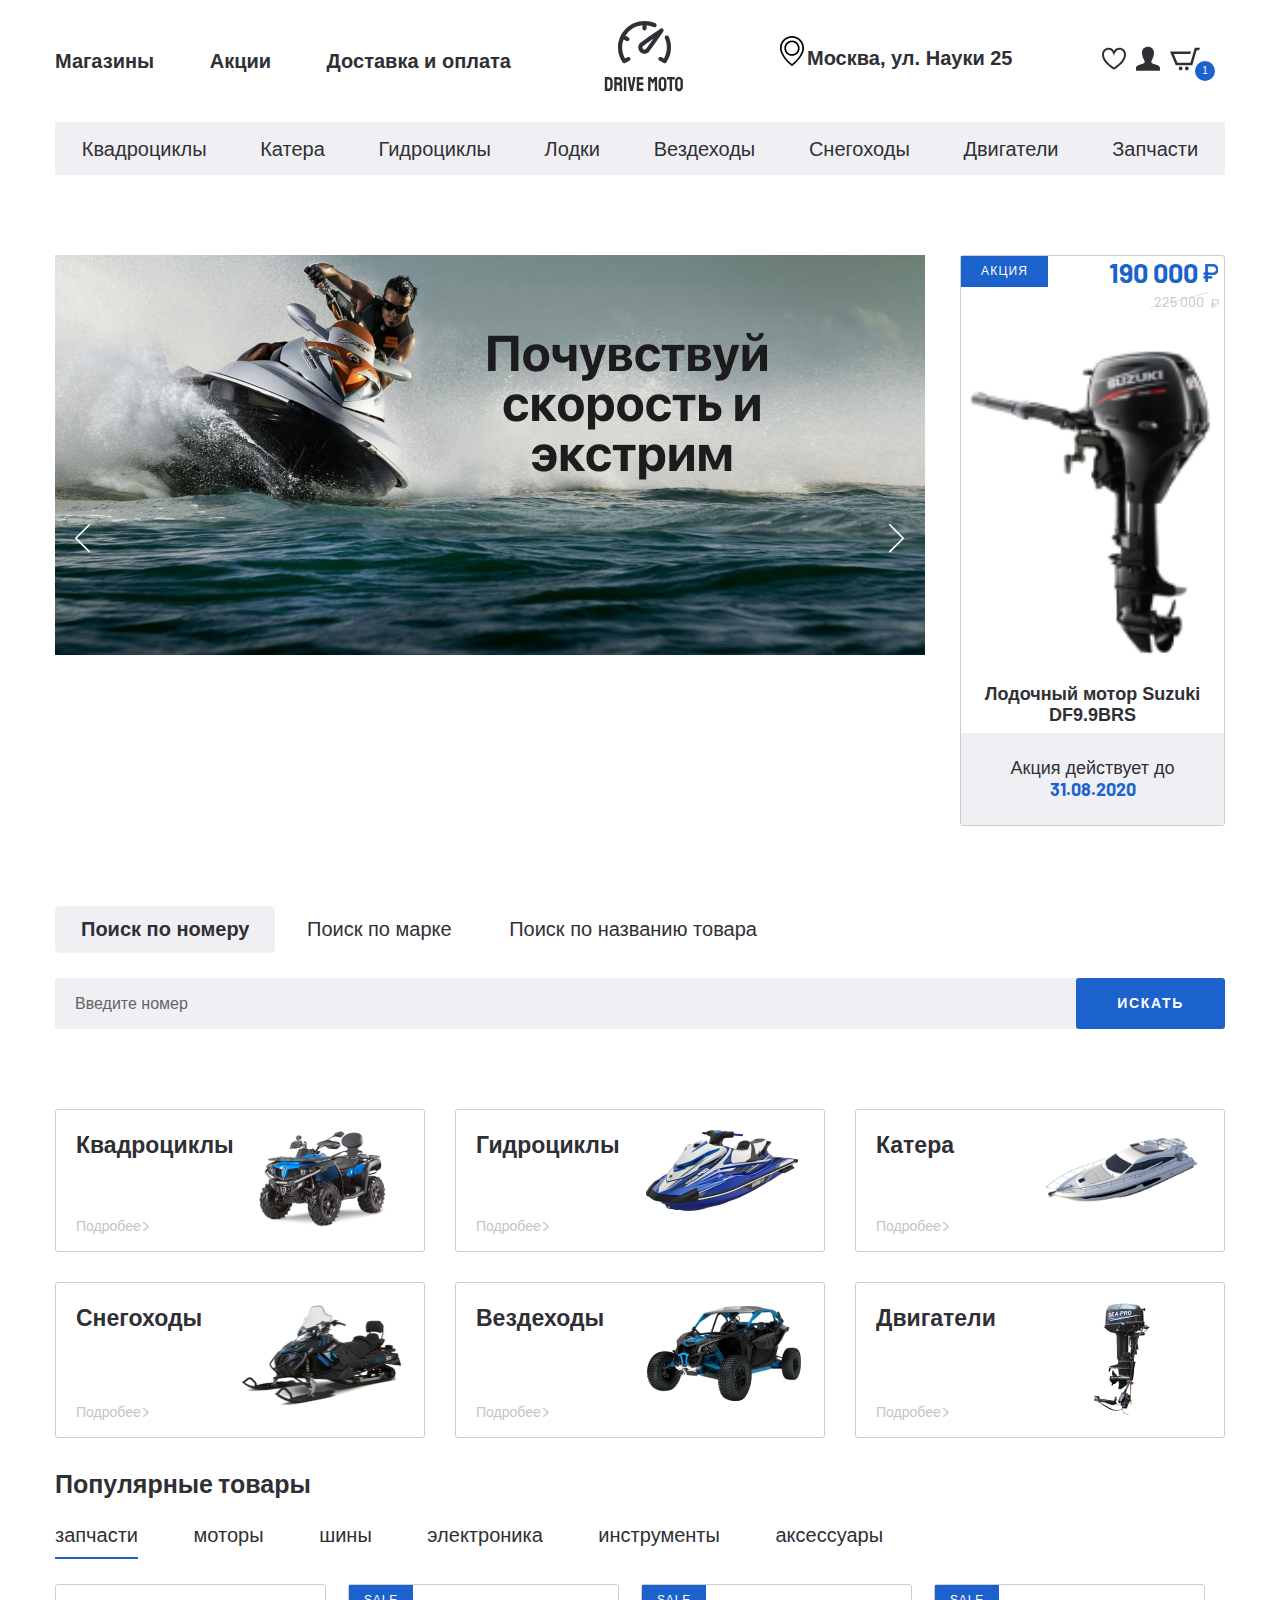
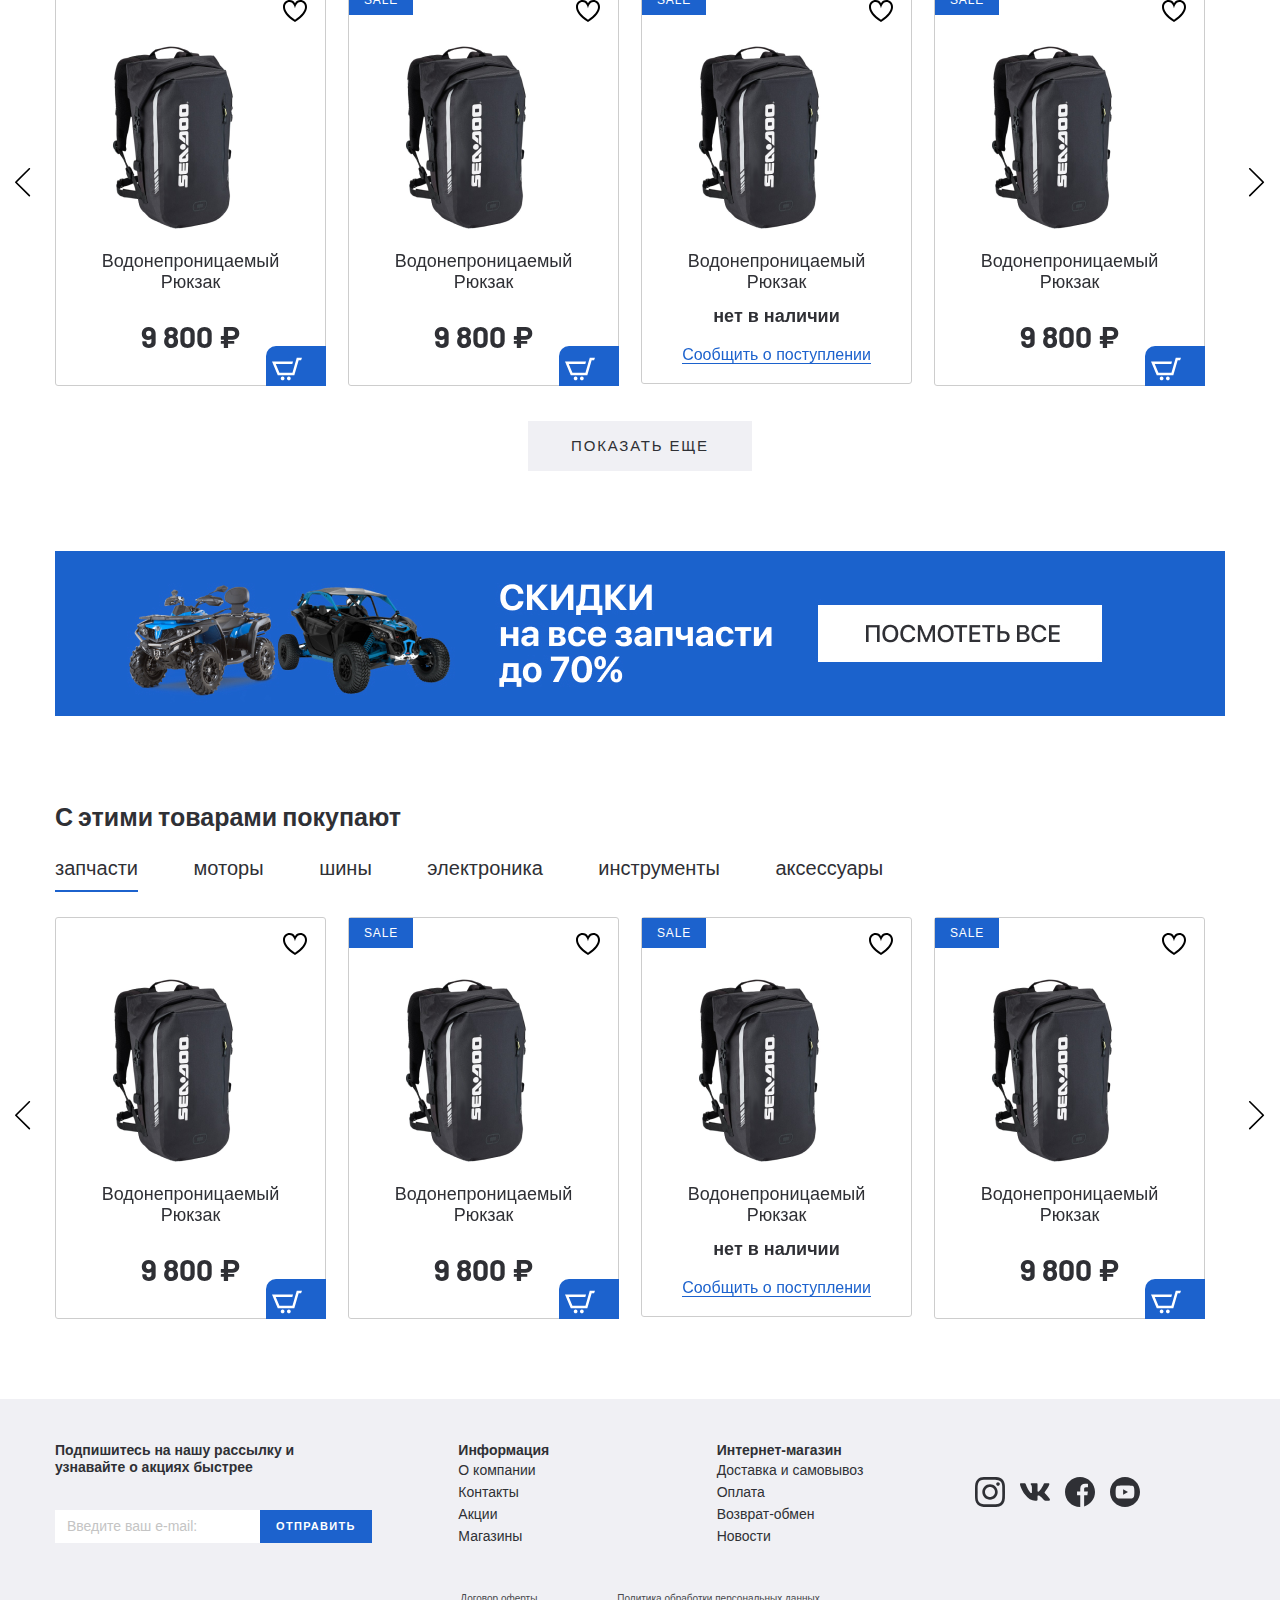
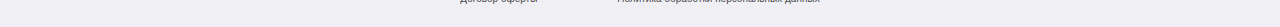
==== commit d497c2c7: "add rateYO at product-page.html" ====
--- a/index.html
+++ b/index.html
@@ -10,8 +10,9 @@
   <link rel="stylesheet" href="css/normalize.css">
   <link rel="stylesheet" href="css/slick.css">
   <link rel="stylesheet" href="css/fonts.css">
-  <link rel="stylesheet" href="css/fonts.css">
-  <link rel="stylesheet" href="css/fonts.css">
+  <link rel="stylesheet" href="css/ion.rangeSlider.min.css">
+  <link rel="stylesheet" href="css/jquery.formstyler.css">
+  <link rel="stylesheet" href="css/jquery.formstyler.theme.css">
   <link rel="stylesheet" href="css/jquery.rateyo.min.css">
   <link rel="stylesheet" href="css/style.css">
 </head>
@@ -1164,6 +1165,6 @@
     <a class="tab tab--active" href="#"></a>
   </div>
   <div class="tabs-container">
-    <div class="tabs-content"></div>
+    <div class="tabs-content tabs-content--active"></div>
   </div>
 </div> -->--- a/css/ion.rangeSlider.min.css
+++ b/css/ion.rangeSlider.min.css
@@ -0,0 +1 @@
+/*!Ion.RangeSlider, 2.3.1, © Denis Ineshin, 2010 - 2019, IonDen.com, Build date: 2019-12-19 16:51:02*/.irs{position:relative;display:block;-webkit-touch-callout:none;-webkit-user-select:none;-khtml-user-select:none;-moz-user-select:none;-ms-user-select:none;user-select:none;font-size:12px;font-family:Arial,sans-serif}.irs-line{position:relative;display:block;overflow:hidden;outline:none !important}.irs-bar{position:absolute;display:block;left:0;width:0}.irs-shadow{position:absolute;display:none;left:0;width:0}.irs-handle{position:absolute;display:block;box-sizing:border-box;cursor:default;z-index:1}.irs-handle.type_last{z-index:2}.irs-min,.irs-max{position:absolute;display:block;cursor:default}.irs-min{left:0}.irs-max{right:0}.irs-from,.irs-to,.irs-single{position:absolute;display:block;top:0;left:0;cursor:default;white-space:nowrap}.irs-grid{position:absolute;display:none;bottom:0;left:0;width:100%;height:20px}.irs-with-grid .irs-grid{display:block}.irs-grid-pol{position:absolute;top:0;left:0;width:1px;height:8px;background:#000}.irs-grid-pol.small{height:4px}.irs-grid-text{position:absolute;bottom:0;left:0;white-space:nowrap;text-align:center;font-size:9px;line-height:9px;padding:0 3px;color:#000}.irs-disable-mask{position:absolute;display:block;top:0;left:-1%;width:102%;height:100%;cursor:default;background:rgba(0,0,0,0);z-index:2}.lt-ie9 .irs-disable-mask{background:#000;filter:alpha(opacity=0);cursor:not-allowed}.irs-disabled{opacity:.4}.irs-hidden-input{position:absolute !important;display:block !important;top:0 !important;left:0 !important;width:0 !important;height:0 !important;font-size:0 !important;line-height:0 !important;padding:0 !important;margin:0 !important;overflow:hidden;outline:none !important;z-index:-9999 !important;background:none !important;border-style:solid !important;border-color:transparent !important}.irs--flat{height:40px}.irs--flat.irs-with-grid{height:60px}.irs--flat .irs-line{top:25px;height:12px;background-color:#e1e4e9;border-radius:4px}.irs--flat .irs-bar{top:25px;height:12px;background-color:#ed5565}.irs--flat .irs-bar--single{border-radius:4px 0 0 4px}.irs--flat .irs-shadow{height:1px;bottom:16px;background-color:#e1e4e9}.irs--flat .irs-handle{top:22px;width:16px;height:18px;background-color:transparent}.irs--flat .irs-handle>i:first-child{position:absolute;display:block;top:0;left:50%;width:2px;height:100%;margin-left:-1px;background-color:#da4453}.irs--flat .irs-handle.state_hover>i:first-child,.irs--flat .irs-handle:hover>i:first-child{background-color:#a43540}.irs--flat .irs-min,.irs--flat .irs-max{top:0;padding:1px 3px;color:#999;font-size:10px;line-height:1.333;text-shadow:none;background-color:#e1e4e9;border-radius:4px}.irs--flat .irs-from,.irs--flat .irs-to,.irs--flat .irs-single{color:white;font-size:10px;line-height:1.333;text-shadow:none;padding:1px 5px;background-color:#ed5565;border-radius:4px}.irs--flat .irs-from:before,.irs--flat .irs-to:before,.irs--flat .irs-single:before{position:absolute;display:block;content:"";bottom:-6px;left:50%;width:0;height:0;margin-left:-3px;overflow:hidden;border:3px solid transparent;border-top-color:#ed5565}.irs--flat .irs-grid-pol{background-color:#e1e4e9}.irs--flat .irs-grid-text{color:#999}.irs--big{height:55px}.irs--big.irs-with-grid{height:70px}.irs--big .irs-line{top:33px;height:12px;background-color:white;background:linear-gradient(to bottom, #ddd -50%, white 150%);border:1px solid #ccc;border-radius:12px}.irs--big .irs-bar{top:33px;height:12px;background-color:#92bce0;border:1px solid #428bca;background:linear-gradient(to bottom, #ffffff 0%, #428bca 30%, #b9d4ec 100%);box-shadow:inset 0 0 1px 1px rgba(255,255,255,0.5)}.irs--big .irs-bar--single{border-radius:12px 0 0 12px}.irs--big .irs-shadow{height:1px;bottom:16px;background-color:rgba(66,139,202,0.5)}.irs--big .irs-handle{top:25px;width:30px;height:30px;border:1px solid rgba(0,0,0,0.3);background-color:#cbcfd5;background:linear-gradient(to bottom, white 0%, #B4B9BE 30%, white 100%);box-shadow:1px 1px 2px rgba(0,0,0,0.2),inset 0 0 3px 1px white;border-radius:30px}.irs--big .irs-handle.state_hover,.irs--big .irs-handle:hover{border-color:rgba(0,0,0,0.45);background-color:#939ba7;background:linear-gradient(to bottom, white 0%, #919BA5 30%, white 100%)}.irs--big .irs-min,.irs--big .irs-max{top:0;padding:1px 5px;color:white;text-shadow:none;background-color:#9f9f9f;border-radius:3px}.irs--big .irs-from,.irs--big .irs-to,.irs--big .irs-single{color:white;text-shadow:none;padding:1px 5px;background-color:#428bca;background:linear-gradient(to bottom, #428bca 0%, #3071a9 100%);border-radius:3px}.irs--big .irs-grid-pol{background-color:#428bca}.irs--big .irs-grid-text{color:#428bca}.irs--modern{height:55px}.irs--modern.irs-with-grid{height:55px}.irs--modern .irs-line{top:25px;height:5px;background-color:#d1d6e0;background:linear-gradient(to bottom, #e0e4ea 0%, #d1d6e0 100%);border:1px solid #a3adc1;border-bottom-width:0;border-radius:5px}.irs--modern .irs-bar{top:25px;height:5px;background:#20b426;background:linear-gradient(to bottom, #20b426 0%, #18891d 100%)}.irs--modern .irs-bar--single{border-radius:5px 0 0 5px}.irs--modern .irs-shadow{height:1px;bottom:21px;background-color:rgba(209,214,224,0.5)}.irs--modern .irs-handle{top:37px;width:12px;height:13px;border:1px solid #a3adc1;border-top-width:0;box-shadow:1px 1px 1px rgba(0,0,0,0.1);border-radius:0 0 3px 3px}.irs--modern .irs-handle>i:nth-child(1){position:absolute;display:block;top:-4px;left:1px;width:6px;height:6px;border:1px solid #a3adc1;background:white;transform:rotate(45deg)}.irs--modern .irs-handle>i:nth-child(2){position:absolute;display:block;box-sizing:border-box;top:0;left:0;width:10px;height:12px;background:#e9e6e6;background:linear-gradient(to bottom, white 0%, #e9e6e6 100%);border-radius:0 0 3px 3px}.irs--modern .irs-handle>i:nth-child(3){position:absolute;display:block;box-sizing:border-box;top:3px;left:3px;width:4px;height:5px;border-left:1px solid #a3adc1;border-right:1px solid #a3adc1}.irs--modern .irs-handle.state_hover,.irs--modern .irs-handle:hover{border-color:#7685a2;background:#c3c7cd;background:linear-gradient(to bottom, #ffffff 0%, #919ba5 30%, #ffffff 100%)}.irs--modern .irs-handle.state_hover>i:nth-child(1),.irs--modern .irs-handle:hover>i:nth-child(1){border-color:#7685a2}.irs--modern .irs-handle.state_hover>i:nth-child(3),.irs--modern .irs-handle:hover>i:nth-child(3){border-color:#48536a}.irs--modern .irs-min,.irs--modern .irs-max{top:0;font-size:10px;line-height:1.333;text-shadow:none;padding:1px 5px;color:white;background-color:#d1d6e0;border-radius:5px}.irs--modern .irs-from,.irs--modern .irs-to,.irs--modern .irs-single{font-size:10px;line-height:1.333;text-shadow:none;padding:1px 5px;background-color:#20b426;color:white;border-radius:5px}.irs--modern .irs-from:before,.irs--modern .irs-to:before,.irs--modern .irs-single:before{position:absolute;display:block;content:"";bottom:-6px;left:50%;width:0;height:0;margin-left:-3px;overflow:hidden;border:3px solid transparent;border-top-color:#20b426}.irs--modern .irs-grid{height:25px}.irs--modern .irs-grid-pol{background-color:#dedede}.irs--modern .irs-grid-text{color:silver;font-size:13px}.irs--sharp{height:50px;font-size:12px;line-height:1}.irs--sharp.irs-with-grid{height:57px}.irs--sharp .irs-line{top:30px;height:2px;background-color:black;border-radius:2px}.irs--sharp .irs-bar{top:30px;height:2px;background-color:#ee22fa}.irs--sharp .irs-bar--single{border-radius:2px 0 0 2px}.irs--sharp .irs-shadow{height:1px;bottom:21px;background-color:rgba(0,0,0,0.5)}.irs--sharp .irs-handle{top:25px;width:10px;height:10px;background-color:#a804b2}.irs--sharp .irs-handle>i:first-child{position:absolute;display:block;top:100%;left:0;width:0;height:0;border:5px solid transparent;border-top-color:#a804b2}.irs--sharp .irs-handle.state_hover,.irs--sharp .irs-handle:hover{background-color:black}.irs--sharp .irs-handle.state_hover>i:first-child,.irs--sharp .irs-handle:hover>i:first-child{border-top-color:black}.irs--sharp .irs-min,.irs--sharp .irs-max{color:white;font-size:14px;line-height:1;top:0;padding:3px 4px;opacity:.4;background-color:#a804b2;border-radius:2px}.irs--sharp .irs-from,.irs--sharp .irs-to,.irs--sharp .irs-single{font-size:14px;line-height:1;text-shadow:none;padding:3px 4px;background-color:#a804b2;color:white;border-radius:2px}.irs--sharp .irs-from:before,.irs--sharp .irs-to:before,.irs--sharp .irs-single:before{position:absolute;display:block;content:"";bottom:-6px;left:50%;width:0;height:0;margin-left:-3px;overflow:hidden;border:3px solid transparent;border-top-color:#a804b2}.irs--sharp .irs-grid{height:25px}.irs--sharp .irs-grid-pol{background-color:#dedede}.irs--sharp .irs-grid-text{color:silver;font-size:13px}.irs--round{height:50px}.irs--round.irs-with-grid{height:65px}.irs--round .irs-line{top:36px;height:4px;background-color:#dee4ec;border-radius:4px}.irs--round .irs-bar{top:36px;height:4px;background-color:#006cfa}.irs--round .irs-bar--single{border-radius:4px 0 0 4px}.irs--round .irs-shadow{height:4px;bottom:21px;background-color:rgba(222,228,236,0.5)}.irs--round .irs-handle{top:26px;width:24px;height:24px;border:4px solid #006cfa;background-color:white;border-radius:24px;box-shadow:0 1px 3px rgba(0,0,255,0.3)}.irs--round .irs-handle.state_hover,.irs--round .irs-handle:hover{background-color:#f0f6ff}.irs--round .irs-min,.irs--round .irs-max{color:#333;font-size:14px;line-height:1;top:0;padding:3px 5px;background-color:rgba(0,0,0,0.1);border-radius:4px}.irs--round .irs-from,.irs--round .irs-to,.irs--round .irs-single{font-size:14px;line-height:1;text-shadow:none;padding:3px 5px;background-color:#006cfa;color:white;border-radius:4px}.irs--round .irs-from:before,.irs--round .irs-to:before,.irs--round .irs-single:before{position:absolute;display:block;content:"";bottom:-6px;left:50%;width:0;height:0;margin-left:-3px;overflow:hidden;border:3px solid transparent;border-top-color:#006cfa}.irs--round .irs-grid{height:25px}.irs--round .irs-grid-pol{background-color:#dedede}.irs--round .irs-grid-text{color:silver;font-size:13px}.irs--square{height:50px}.irs--square.irs-with-grid{height:60px}.irs--square .irs-line{top:31px;height:4px;background-color:#dedede}.irs--square .irs-bar{top:31px;height:4px;background-color:black}.irs--square .irs-shadow{height:2px;bottom:21px;background-color:#dedede}.irs--square .irs-handle{top:25px;width:16px;height:16px;border:3px solid black;background-color:white;-webkit-transform:rotate(45deg);-ms-transform:rotate(45deg);transform:rotate(45deg)}.irs--square .irs-handle.state_hover,.irs--square .irs-handle:hover{background-color:#f0f6ff}.irs--square .irs-min,.irs--square .irs-max{color:#333;font-size:14px;line-height:1;top:0;padding:3px 5px;background-color:rgba(0,0,0,0.1)}.irs--square .irs-from,.irs--square .irs-to,.irs--square .irs-single{font-size:14px;line-height:1;text-shadow:none;padding:3px 5px;background-color:black;color:white}.irs--square .irs-grid{height:25px}.irs--square .irs-grid-pol{background-color:#dedede}.irs--square .irs-grid-text{color:silver;font-size:11px}--- a/css/style.css
+++ b/css/style.css
@@ -440,6 +440,15 @@
 .product-item__wrapper{
   position: relative;
   width: 271px;
+  transition: all .3s;
+}
+
+.product-item__wrapper.product-item__wrappe--list{
+  width: 100%;
+}
+
+.product-item{
+  width: 100%;
 }
 
 .product-item{
@@ -449,13 +458,14 @@
   position: relative;
   text-align: center;
   padding: 52px 20px 31px;
-  width: 271px;
   transition: all .3s;
 }
 
 .product-item__title{
   font-weight: normal;
   padding: 14px 0 25px;
+  font-size: 18px;
+  line-height: 21px;
 }
 
 .product-item__favorite{
@@ -793,6 +803,12 @@
 
 .catalog__filter-items button + button{
   margin-left: 8px;
+  cursor: pointer;
+}
+
+.catalog__filter-btn {
+  display: flex;
+  align-items: center;
 }
 
 .catalog__filter-btn button{
@@ -808,11 +824,30 @@
 }
 
 button.catalog__filter-btngrid{
-  
+  width: 26px;
+  height: 21px;
 }
 
 button.catalog__filter-btnline{
-
+  width: 25px;
+  height: 19px;
+}
+
+.catalog__filter-button {
+  opacity: 0.3;
+  outline: none;
+}
+
+.catalog__filter-button--active {
+  opacity: 1;
+}
+
+.select-item {
+  border: 1px solid #D7D9DF;
+  font-size: 14px;
+  line-height: 17px;
+  margin-right: 34px;
+  padding: 7px 10px 7px 20px;
 }
 
 .catalog__inner{
@@ -833,6 +868,7 @@
 .catalog__inner-list .product-item__wrapper{
   margin-bottom: 30px;
 }
+
 
 .product-item__img{
   max-width: 100%;
@@ -891,4 +927,529 @@
   display: inline-block;
   border-bottom: 2px solid #1C62CD;
   padding-bottom: 7px;
+}
+
+.aside-filter__item-drop{
+  margin: 40px 0;
+}
+
+.aside-filter__item-title{
+  font-family: 'SFProDisplay-Semibold', sans-serif;
+  font-weight: 600;
+  font-size: 16px;
+  line-height: 19px;
+  padding-left: 26px;
+}
+
+.filter__item-drop{
+  position: relative;
+  cursor: pointer;
+}
+
+.filter__item-drop::before{
+  content: "";
+  background-image: url('../images/arrow-down.svg');
+  position: absolute;
+  left: 0;
+  bottom: 5px;
+  width: 12px;
+  height: 8px;
+  transform: rotate(0deg);
+}
+
+
+.filter__item-drop--active::before{
+  transform: rotate(180deg);
+}
+
+.aside-filter__content{
+  display: flex;
+  flex-wrap: wrap;
+  margin-top: 10px;
+}
+
+.aside-filter__content-box{
+  width: 50%;  
+  margin-bottom: 10px;
+}
+
+.aside-filter__content-label {
+  font-size: 14px;
+  cursor: pointer;
+  line-height: 17px;
+}
+
+.jq-checkbox, .jq-radio{
+  background: #fff;
+  width: 14px;
+  height: 14px;
+  border: 1px solid #c4c4c4;
+  border-radius: 1px;
+  box-shadow: none;
+  vertical-align: -1px;
+  margin: 0 8px 0 0;
+}
+
+.jq-checkbox.checked, .jq-radio.checked{
+  background: #1C62CD;
+  border: none;
+}
+
+.jq-checkbox.checked .jq-checkbox__div{
+  width: 8px;
+  height: 6px;
+  margin: 4px 0 0 3px;
+  border-bottom: none;
+  border-left: none;
+  transform: rotate(0);
+  background-image: url('../images/checked-icon.svg')
+}
+
+.jq-radio.checked .jq-radio__div{
+  width: 0;
+  height: 0;
+  margin: 0;
+  border-radius: 0;
+  background: transparent;
+  box-shadow: none;
+}
+
+.aside-filter__content.aside-filter__content-radio{
+  flex-wrap: nowrap;
+}
+
+.irs--flat{
+  width: 100%;
+  margin-top: -15px;
+}
+
+
+.irs--flat .irs-from, .irs--flat .irs-to, .irs--flat .irs-single {
+  display: none;
+}
+
+.irs--flat .irs-min, .irs--flat .irs-max{
+  top: 55px;
+  padding: 0;
+  font-size: 14px;
+  line-height: 17px;
+  text-decoration-line: underline;
+  color: #2F3035;
+  font-family: 'Barlow', sans-serif;
+  text-shadow: none;
+  background-color: transparent;
+  border-radius: 0;
+  visibility: visible !important;
+  padding-left: 27px;
+}
+
+.irs-min::before,
+.irs-max::before{
+  position: absolute;
+  line-height: 17px;
+  font-size: 14px;
+  text-decoration: none;
+  color: #C4C4C4;
+  left: 0;
+}
+
+.irs-min::before{
+  content: 'от'
+}
+
+.irs-max::before{
+  content: 'до'
+}
+
+.irs--flat .irs-line {
+  top: 25px;
+  height: 1px;
+  background-color: #E0E0E0;
+  border-radius: 0;
+}
+
+.irs--flat .irs-bar {
+  top: 25px;
+  height: 3px;
+  background-color: #1C62CD;
+}
+
+.irs--flat .irs-handle {
+  top: 22px;
+  width: 8px;
+  height: 8px;
+  background-color:  #1C62CD;
+  border-radius: 50%;
+}
+
+.irs--flat .irs-handle>i:first-child,
+.irs--flat .irs-handle.state_hover>i:first-child, .irs--flat .irs-handle:hover>i:first-child{
+  background-color: transparent;
+}
+
+.aside-filter__item-list{
+ margin: 46px 0 40px;
+}
+
+.filter__item-list{
+  padding-top: 34px;
+  border-bottom: 2px solid #C4C4C4;;
+  display: flex;
+  justify-content: space-between;
+}
+
+.filter__item-listtitle{
+  font-family: 'SFProDisplay-Semibold', sans-serif;
+  font-weight: 600;
+  font-size: 16px;
+  line-height: 19px;
+  padding-bottom: 14px;
+  padding-left: 26px;
+}
+
+.filter__item-listselect{
+  line-height: 17px;
+  font-size: 14px;
+  color: #48494D;
+  font-family: 'Barlow', sans-serif;
+}
+
+.jq-selectbox__select {
+  line-height: 17px;
+  font-size: 14px;
+  color: #48494D;
+  font-family: 'Barlow', sans-serif;
+
+  height: 20px;
+  padding: 0 25px 0 10px;
+
+  border-radius: 0;
+  background: transparent;
+  box-shadow: none;
+
+
+  text-shadow: none;
+  border: none;
+}
+
+.jq-selectbox__trigger-arrow{
+  position: absolute;
+  top: 14px;
+  right: 12px;
+  width: 0;
+  height: 0;
+  border: none;
+}
+
+.jq-selectbox__trigger {
+  background-image: url(../images/arrow-down.svg);
+  bottom: 5px;
+  width: 12px;
+  height: 8px;
+  border-left: none;
+  top: 6px;
+  right: 9px;
+}
+
+.jq-selectbox__select:hover,
+.jq-selectbox__select:active{
+  background: transparent;
+  box-shadow: none;
+}
+
+.jq-selectbox.focused .jq-selectbox__select {
+  border: none;
+}
+
+.jq-selectbox li:hover{
+  background: rgba(107, 126, 172, 0.05);
+  color: rgba(0, 0, 0, 0.6);
+}
+
+.jq-selectbox li.selected{
+  background: rgba(107, 126, 172, 0.05);
+  color: rgba(0, 0, 0, 0.6);
+}
+
+.jq-selectbox li{
+  color: rgba(0, 0, 0, 0.6);
+}
+
+.jq-selectbox__dropdown{
+  border-radius: 0;
+  padding-top: 15px;
+}
+
+.filter-more {
+  width: 100%;
+}
+
+.filter-more__btn {
+  line-height: 17px;
+  font-size: 14px;
+  color: #1C62CD;
+  border: none;
+  border-bottom: solid 1px #1C62CD;
+  background-color: transparent;
+  padding: 0;
+}
+
+.filter-search {
+  width: 100%;
+  border: 1px solid #E0E0E0;
+  height: 30px;
+  padding: 0 20px;
+  font-size: 12px;
+  line-height: 14px;
+  margin-top: 10px;
+  margin-bottom: 20px;
+}
+
+.filter-search::placeholder {
+  color: #BDBEC2;
+}
+
+.btn-checked .aside-filter__content{
+  flex-wrap: nowrap;
+  justify-content: space-between;
+}
+
+.btn-checked .aside-filter__content-box{
+  width: auto;
+}
+
+.btn-checked .aside-filter__content-label{
+  position: relative;
+  width: 25px;
+  height: 25px;
+  font-size: 12px;
+  line-height: 14px;
+  letter-spacing: 0.07em;
+  font-weight: bold;
+  color: #C4C4C4;
+}
+
+.btn-checked .jq-checkbox{
+  background: #F0F0F4;
+  width: 63px;
+  height: 25px;
+  border: none;
+}
+
+.btn-checked .jq-checkbox.checked{
+  background: #1C62CD;
+  color: #fff;
+}
+
+.btn-checked .jq-checkbox.checked ~ .btn-checked__text {
+  color: #fff;
+} 
+
+.btn-checked .jq-checkbox.checked .jq-checkbox__div{
+  display: none;
+}
+
+.btn-checked__text{
+  position: absolute; 
+  top: -7px;
+  left: 50%;
+  transform: translateX(-57%);
+  z-index: 5;
+}
+
+.filter-btn__send{
+  background: #F0F0F4;
+  padding: 16px 85px;
+  text-transform: uppercase;
+  font-size: 15px;
+  line-height: 18px;
+  letter-spacing: 0.12em;
+  color: #BDBEC2;
+  border: none;
+  cursor: pointer;
+  margin-bottom: 15px;
+}
+
+.filter-btn__send--active {
+  background-color: #1C62CD;
+  color: #fff;
+}
+
+.aside-filter__item-btn {
+  text-align: center;
+}
+
+.filter__extra {
+  font-size: 13px;
+  line-height: 16px;
+  position: relative;
+  padding-right: 29px;
+  display: inline-block;
+  margin-bottom: 15px;
+}
+
+.filter__extra::after {
+  content: '';
+  position: absolute;
+  background-image: url('../images/arrow-down.svg');
+  width: 12px;
+  height: 8px;
+  top: 4px;
+}
+
+.filter__extra-content {
+  display: none;
+}
+
+.filter__extra.filter__item-drop--active::after{
+  transform: rotate(180deg);
+}
+
+.filter-btn__reset {
+  background-color: transparent;
+  padding: 0;
+  border: none;
+  line-height: 16px;
+  display: inline-block;
+  border-bottom: 1px solid #C4C4C4;
+  font-size: 13px;
+}
+
+.product-card{
+  margin-bottom: 80px;
+}
+
+.product-card__inner{
+  display: flex;
+  justify-content: space-between;
+}
+
+.product-card__img-box{
+  width: 500px;
+  padding-top: 64px;
+  text-align: center;
+  font-family: 'Barlow', sans-serif;
+  position: relative;
+}
+
+.product-card__img-box::before {
+  line-height: 18px;
+  font-size: 15px;
+  letter-spacing: 0.12em;
+  padding: 13px 25px;
+  border-radius: 3px;
+}
+
+.product-card__price-old{
+  line-height: 44px;
+  color: #000000;
+  opacity: 0.6;
+  font-size: 30px;
+  display: inline-block;
+  background-image: url('../images/old-line.svg');
+  background-repeat: no-repeat;
+  background-size: cover;
+}
+
+.product-card__price-new{
+  font-weight: bold;
+  font-size: 40px;
+  line-height: 48px;
+  margin-bottom: 17px;
+}
+
+.product-card__link{
+  border-bottom: 1px solid  #1C62CD;
+  font-size: 15px;
+  line-height: 18px;
+  color: #1C62CD;
+}
+
+.product-card__content{
+  width: 570px;
+}
+
+.product-card__title {
+  font-size: 30px;
+  line-height: 36px;
+  font-weight: bold;
+  font-family: 'SFProDisplay-Semibold', sans-serif;
+  margin-bottom: 10px;
+}
+
+.product-card__code{
+  font-size: 15px;
+  line-height: 18px;
+  color: #2F3035;
+  opacity: 0.6;
+  margin-bottom: 22px;
+}
+
+.product-card__buttons{
+  margin-bottom: 50px;
+}
+
+.product-card__tab{
+  font-size: 20px;
+  line-height: 24px;
+  color: #000000;
+  opacity: 0.6;
+  padding-bottom: 5px;
+  padding-right: 17px;
+  margin-bottom: 5px;
+}
+
+.product-card__tab + .product-card__tab{
+  padding-left: 17px;
+}
+
+.product-card__tab.tab--active{
+  opacity: 1;
+  border-bottom: 2px solid #1C62CD;
+  font-family: 'SFProDisplay-Semibold', sans-serif;
+  font-weight: bold;
+}
+
+.product-card__item{
+  padding: 15px 0 6px;
+  border-bottom: 1px solid rgba(47, 48, 53, 0.1);
+  display: flex;
+  justify-content: space-between;
+}
+
+.product-card__item-lef{
+  padding-right: 15px;
+}
+
+.product-card__item-right{
+  width: 125px;
+}
+
+.product-card__more{
+  line-height: 17px;
+  color: #1C62CD;
+  font-size: 14px;
+  border-bottom: 1px solid #1C62CD;
+  margin-bottom: 40px;
+}
+
+.product-card__list{
+  margin-bottom: 20px;
+}
+
+.product-card__btn button{
+  font-size: 14px;
+  line-height: 17px;
+  letter-spacing: 0.12em;
+  text-transform: uppercase;
+  color: #FFFFFF;
+  padding: 16px 56px;
+  background: #1C62CD;
+  border-radius: 3px;
+  border: none;
+  cursor: pointer;
+}
+
+.product-card__buttons a + a{
+  margin-left: 30px;
 }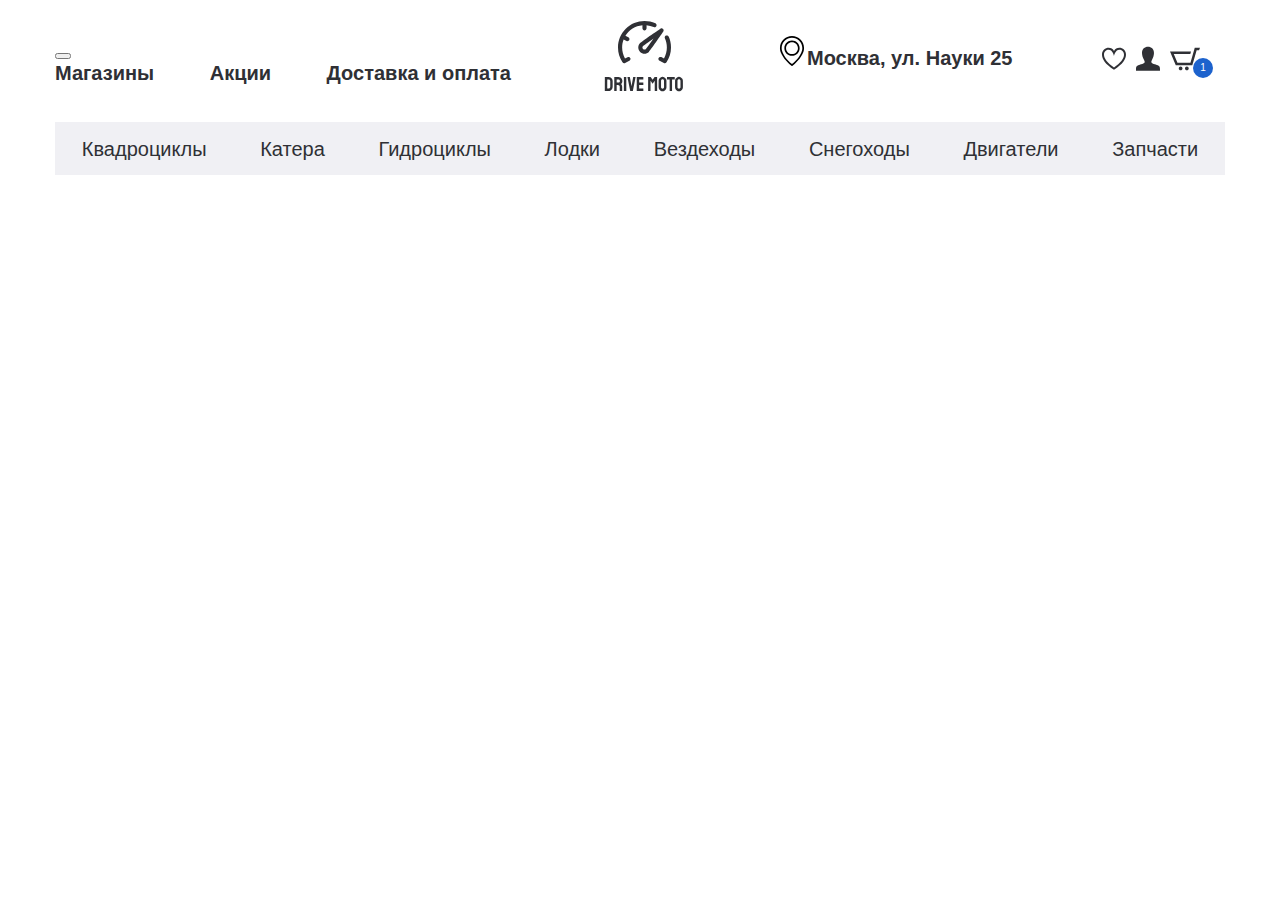
==== commit b30e4306: "add media.css" ====
--- a/index.html
+++ b/index.html
@@ -15,6 +15,7 @@
   <link rel="stylesheet" href="css/jquery.formstyler.theme.css">
   <link rel="stylesheet" href="css/jquery.rateyo.min.css">
   <link rel="stylesheet" href="css/style.css">
+  <link rel="stylesheet" href="css/media.css">
 </head>
 
 <body>
@@ -24,6 +25,11 @@
       <div class="container">
         <div class="header__top-inner">
           <nav class="menu">
+            <button class="menu__btn">
+              <div class="menu__btn-line"></div>
+              <div class="menu__btn-line"></div>
+              <div class="menu__btn-line"></div>
+            </button>
             <ul class="menu__list">
               <li class="menu__item">
                 <a class="menu__link" href="#">
@@ -103,6 +109,8 @@
     </div>
   </header>
 
+  <!--  
+
   <section class="banner-section page-section">
     <div class="container">
       <div class="banner-section__inner">
@@ -1149,6 +1157,8 @@
       </div>
     </div>
   </footer>
+  
+-->
 
   <script src="https://ajax.googleapis.com/ajax/libs/jquery/3.4.1/jquery.min.js"></script>
   <script src="js/slick.min.js"></script>
--- a/css/style.css
+++ b/css/style.css
@@ -64,6 +64,10 @@
 
 .header__box{
   display: flex;
+}
+
+.menu_btn{
+  display: none;
 }
 
 .header__adress{
@@ -109,8 +113,8 @@
   background-color: #1C62CD;
   border-radius: 50%;
   text-align: center;
-  bottom: -5px;
-  right: -15px;
+  bottom: -2px;
+  right: -13px;
 }
 
 .header__bottom{
@@ -1452,4 +1456,109 @@
 
 .product-card__buttons a + a{
   margin-left: 30px;
+}
+
+.card__tabs{
+  margin-bottom: 100px;
+}
+
+.card__tab-box{
+  background: #F0F0F4;
+  display: flex;
+  justify-content: space-around;
+  align-items: center;
+  padding: 22px 0;
+  margin-bottom: 50px;
+}
+
+.card__tab{
+  font-size: 20px;
+  line-height: 24px;
+  color: #2F3035;
+  opacity: 0.6;
+}
+
+.card__tab.tab--active{
+  border-bottom: 1px solid #1C62CD;
+  opacity: 1;
+}
+
+.card__top-line{
+  margin-bottom: 10px;
+}
+
+.card__label-search{
+  font-size: 17px;
+  line-height: 20px;
+  color: rgba(47, 48, 53, .7);
+}
+
+.card__input-search{
+  background: #F0F0F4;
+  border-radius: 3px;
+  margin-left: 17px;
+  padding: 9px 37px 9px 17px;
+  border: none;
+}
+
+.card__label-pickup{
+  margin-left: 54px;
+  line-height: 20px;
+  color: rgba(47, 48, 53, .7);
+  font-size: 17px;
+}
+
+.card__list-item{
+  padding: 20px 0;
+  border-bottom: 1px solid rgba(47, 48, 53, 0.1);
+  display: flex;
+  font-size: 16px;
+  line-height: 22px;
+  color: rgba(47, 48, 53, .7);
+}
+
+.card__list-itemtitle{
+  color: rgb(47, 48, 53);
+  font-size: 28px;
+  line-height: 24px;
+}
+
+.card__list-address{
+  width: 220px;
+  margin-right: 80px;
+}
+
+.card__list-workhours{
+  width: 157px;
+  margin-right: 96px;
+}
+
+.workhours{
+  display: flex;
+  justify-content: space-between;
+}
+
+.card__list-avialable{
+  width: 140px;
+  margin-right: 60px;
+}
+
+.card__list-num{
+  width: 104px;
+}
+
+.card__list-btn{
+  margin-left: auto;
+}
+
+.card__list-btn button {
+  line-height: 16px;
+  letter-spacing: 0.12em;
+  color: #FFFFFF;
+  padding: 9px 40px;
+  font-size: 13px;
+  text-transform: uppercase;
+  background-color: #1C62CD;
+  border-radius: 3px;
+  border: none;
 }--- a/css/media.css
+++ b/css/media.css
@@ -0,0 +1,32 @@
+@media (max-width: 1100px) {
+  .menu__item+.menu__item {
+    padding-left: 20px;
+  }
+  .header__adress {
+    margin-right: 20px;
+  }
+}
+
+@media (max-width: 968px) {
+  .header__bottom{
+    display: none;
+  }
+  .menu__list{
+    display: none;
+  }
+
+  .menu__btn{
+    display: block;
+    background-color: transparent;
+    cursor: pointer;
+    border: none;
+  }
+
+  .menu__btn-line{
+    background: #2F3035;
+    border-radius: 3px;
+    height: 3px;
+    width: 34px;
+    margin: 8px 0;
+  }
+}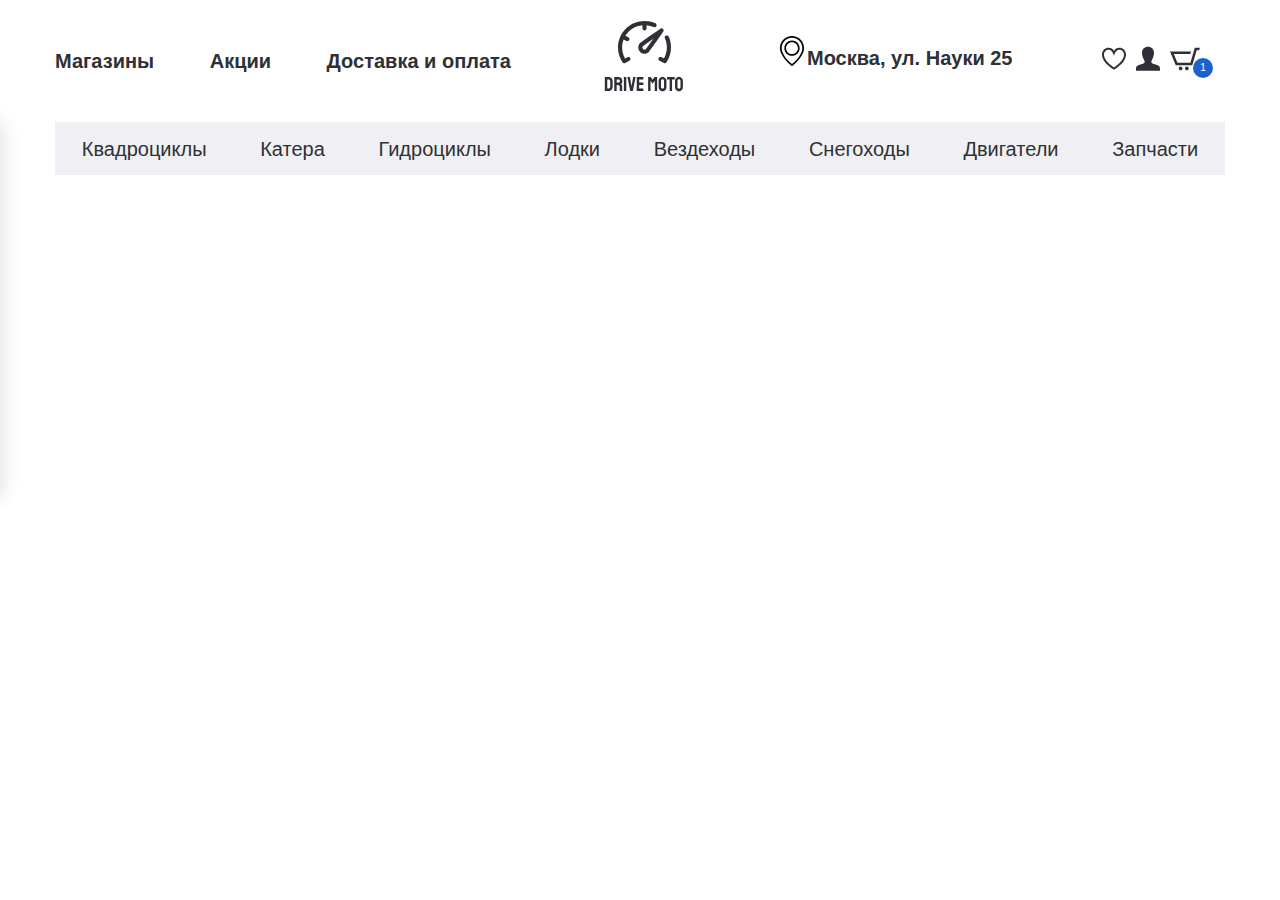
==== commit 6efd2af4: "adaptive hedare index.htm" ====
--- a/index.html
+++ b/index.html
@@ -77,6 +77,109 @@
         </div>
       </div>
     </div>
+    <ul class="menu-mobile__list">
+      <li class="menu-mibule__item">
+        <a class="menu-mobile__link" href="#">
+          <img class="menu-mobile__img" src="images/user.svg" alt="">
+          <p>Войти</p>
+        </a>
+      </li>
+      <li class="menu-mibule__item">
+        <a class="menu-mobile__link" href="#">
+          <img class="menu-mobile__img" src="images/user.svg" alt="">
+          <p>Регистрация</p>
+        </a>
+      </li>
+      <li class="menu-mibule__item">
+        <a class="menu-mobile__link" href="#">
+          <img class="menu-mobile__img" src="images/heart.svg" alt="">
+          <p>Избранное</p>
+        </a>
+      </li>
+      <li class="menu-mibule__item">
+        <a class="menu-mobile__link" href="#">
+          <img class="menu-mobile__img" src="images/basket.svg" alt="">
+          <p>Корзина</p>
+        </a>
+      </li>
+      <li class="menu-mibule__item">
+        <a class="menu-mobile__link" href="#">
+          <img class="menu-mobile__img" src="images/house.svg" alt="">
+          <p>Магазины</p>
+        </a>
+      </li>
+      <li class="menu-mibule__item">
+        <a class="menu-mobile__link" href="#">
+          <img class="menu-mobile__img" src="images/procent.svg" alt="">
+          <p>Акции</p>
+        </a>
+      </li>
+      <li class="menu-mibule__item">
+        <a class="menu-mobile__link" href="#">
+          <img class="menu-mobile__img" src="images/box.svg" alt="">
+          <p>Доставка и оплата</p>
+        </a>
+      </li>
+      <li class="menu-mibule__item">
+        <a class="menu-mobile__link" href="#">
+          <p>Квадроциклы</p>
+        </a>
+      </li>
+      <li class="menu-mibule__item">
+        <a class="menu-mobile__link" href="#">
+          <p>Катера</p>
+        </a>
+      </li>
+      <li class="menu-mibule__item">
+        <a class="menu-mobile__link" href="#">
+          <p>Гидроциклы</p>
+        </a>
+      </li>
+      <li class="menu-mibule__item">
+        <a class="menu-mobile__link" href="#">
+          <p>Лодки</p>
+        </a>
+      </li>
+      <li class="menu-mibule__item">
+        <a class="menu-mobile__link" href="#">
+          <p>Вездеходы</p>
+        </a>
+      </li>
+      <li class="menu-mibule__item">
+        <a class="menu-mobile__link" href="#">
+          <p>Снегоходы</p>
+        </a>
+      </li>
+      <li class="menu-mibule__item">
+        <a class="menu-mobile__link" href="#">
+          <p>Двигатели</p>
+        </a>
+      </li>
+      <li class="menu-mibule__item">
+        <a class="menu-mobile__link" href="#">
+          <p>Запчасти</p>
+        </a>
+      </li>
+    </ul>
+    <div class="menu__mobile-linewrapper">
+      <ul class="menu__mobile-line">
+        <li class="menu__item">
+          <a class="menu__link" href="#">
+            Магазины
+          </a>
+        </li>
+        <li class="menu__item">
+          <a class="menu__link" href="#">
+            Акции
+          </a>
+        </li>
+        <li class="menu__item">
+          <a class="menu__link" href="#">
+            Доставка и оплата
+          </a>
+        </li>
+      </ul>
+    </div>
     <div class="header__bottom">
       <div class="container">
         <ul class="menu-categories">
--- a/css/style.css
+++ b/css/style.css
@@ -37,6 +37,8 @@
   font-size: 20px;
   line-height: 24px;
   font-weight: 400;
+  overflow-x: hidden;
+  min-width: 320px;
 }
 
 .container{
@@ -87,9 +89,45 @@
   top: -10px;
 }
 
+.menu-mobile__list{
+  width: 243px;
+  box-shadow: 0px 0px 20px rgba(0, 0, 0, 0.15);
+  transform: translateX(-100%);
+  transition: all .3s;
+  position: absolute;
+  z-index: 10;
+  background-color: white;
+}
+
+.menu__mobile-linewrapper{
+  display: none;
+}
+
+.menu-mobile__list--active{
+  transform: translateX(0%);
+}
+
+.menu-mibule__item{
+  position: relative;
+  border-bottom: 1px solid;
+  border-bottom: 1px solid rgba(0, 0, 0, 0.1);
+}
+
+.menu-mobile__img{
+  position: absolute;
+  left: 11px;
+  bottom: 0;
+}
+
+.menu-mobile__link{
+  display: block;
+  padding-left: 53px;
+}
+
 .user-list__item{
   padding-right: 10px;
 }
+
 
 .user-list{
   margin-right: 15px;
@@ -1561,4 +1599,8 @@
   background-color: #1C62CD;
   border-radius: 3px;
   border: none;
-}+}
+
+.menu__btn{
+  display: none;
+}}--- a/css/media.css
+++ b/css/media.css
@@ -20,6 +20,7 @@
     background-color: transparent;
     cursor: pointer;
     border: none;
+    padding: 0;
   }
 
   .menu__btn-line{
@@ -29,4 +30,27 @@
     width: 34px;
     margin: 8px 0;
   }
-}+
+  .menu__mobile-linewrapper{
+    display: block;
+    font-weight: bold;
+    font-size: 20px;
+    line-height: 24px;
+    font-family: 'SFProDisplay-Bold', sans-serif;
+    background: #F0F0F4;
+    overflow-x: scroll;
+  }
+  .menu__mobile-line{
+    padding: 14px 0 14px 15px;
+    min-width: 450px;
+  }
+}
+
+
+@media (max-width: 640px) {
+  .header__adress{
+    display: none;
+  }
+}
+
+
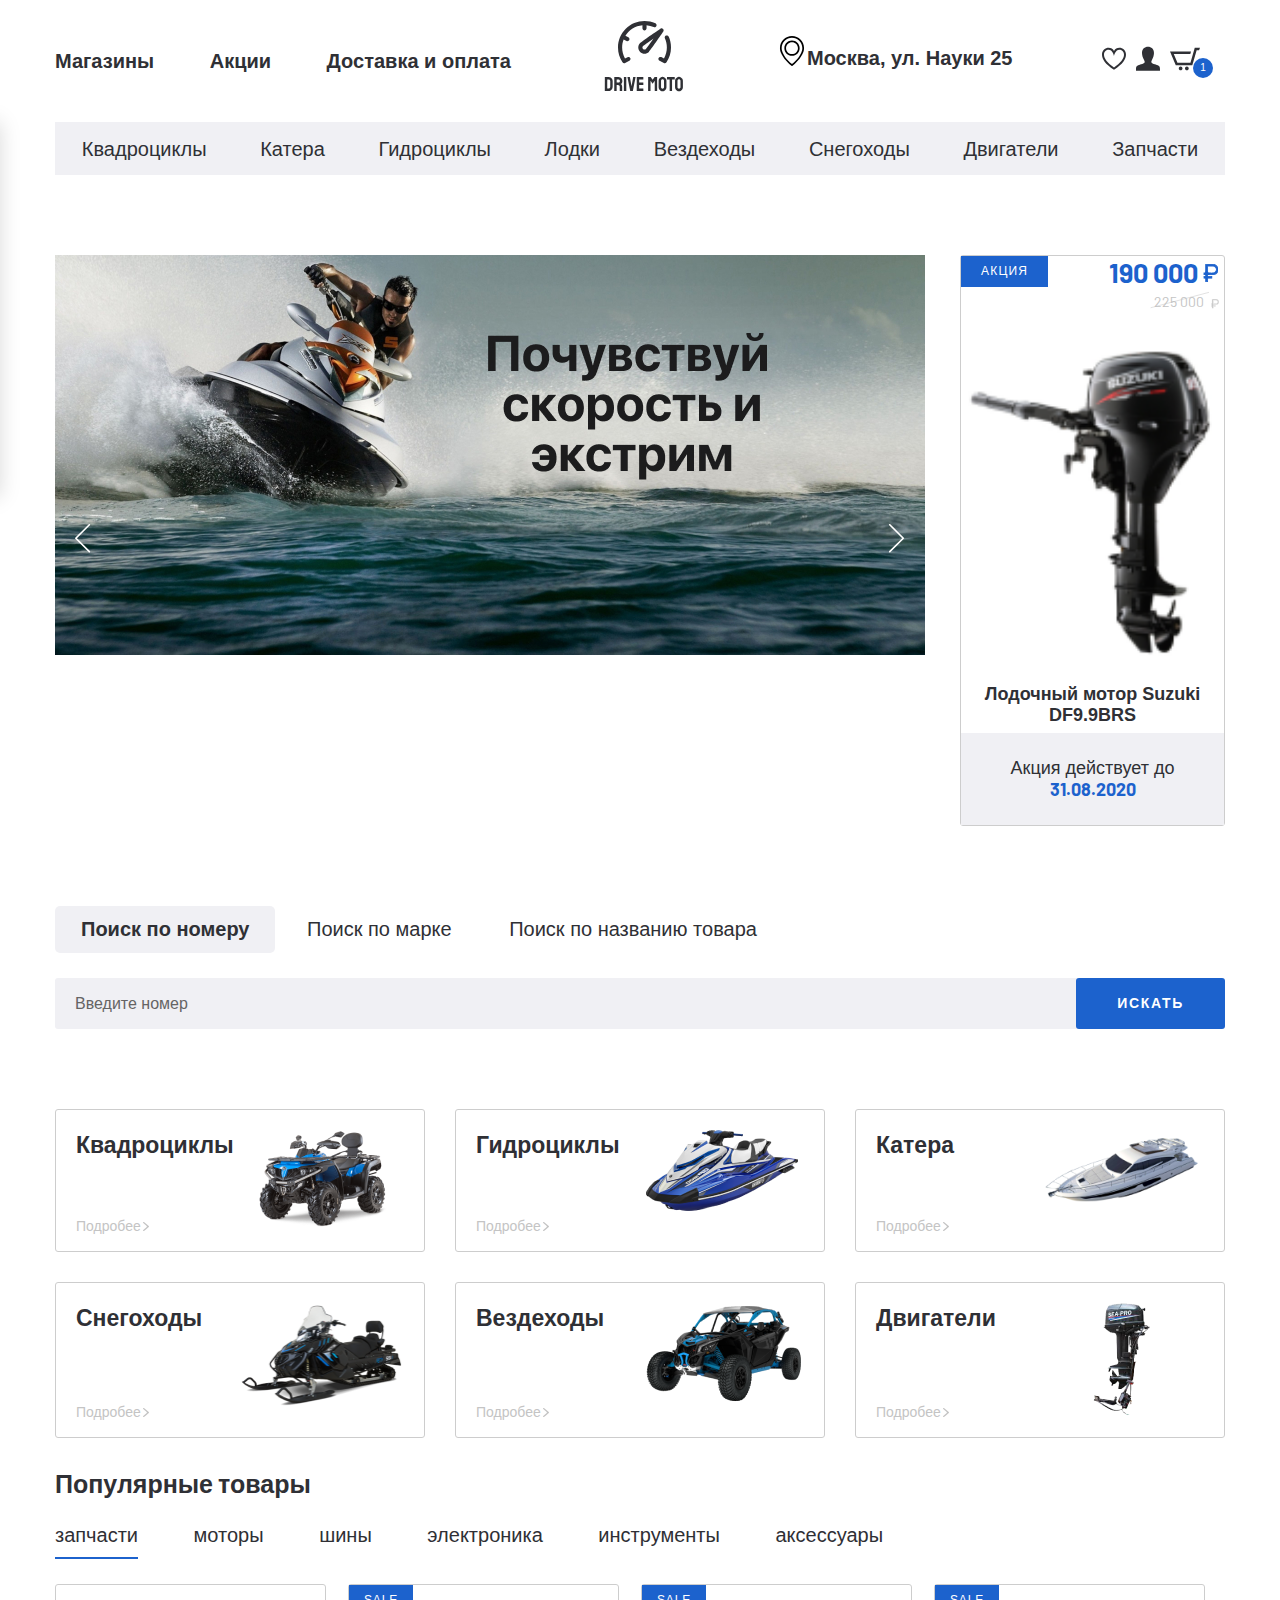
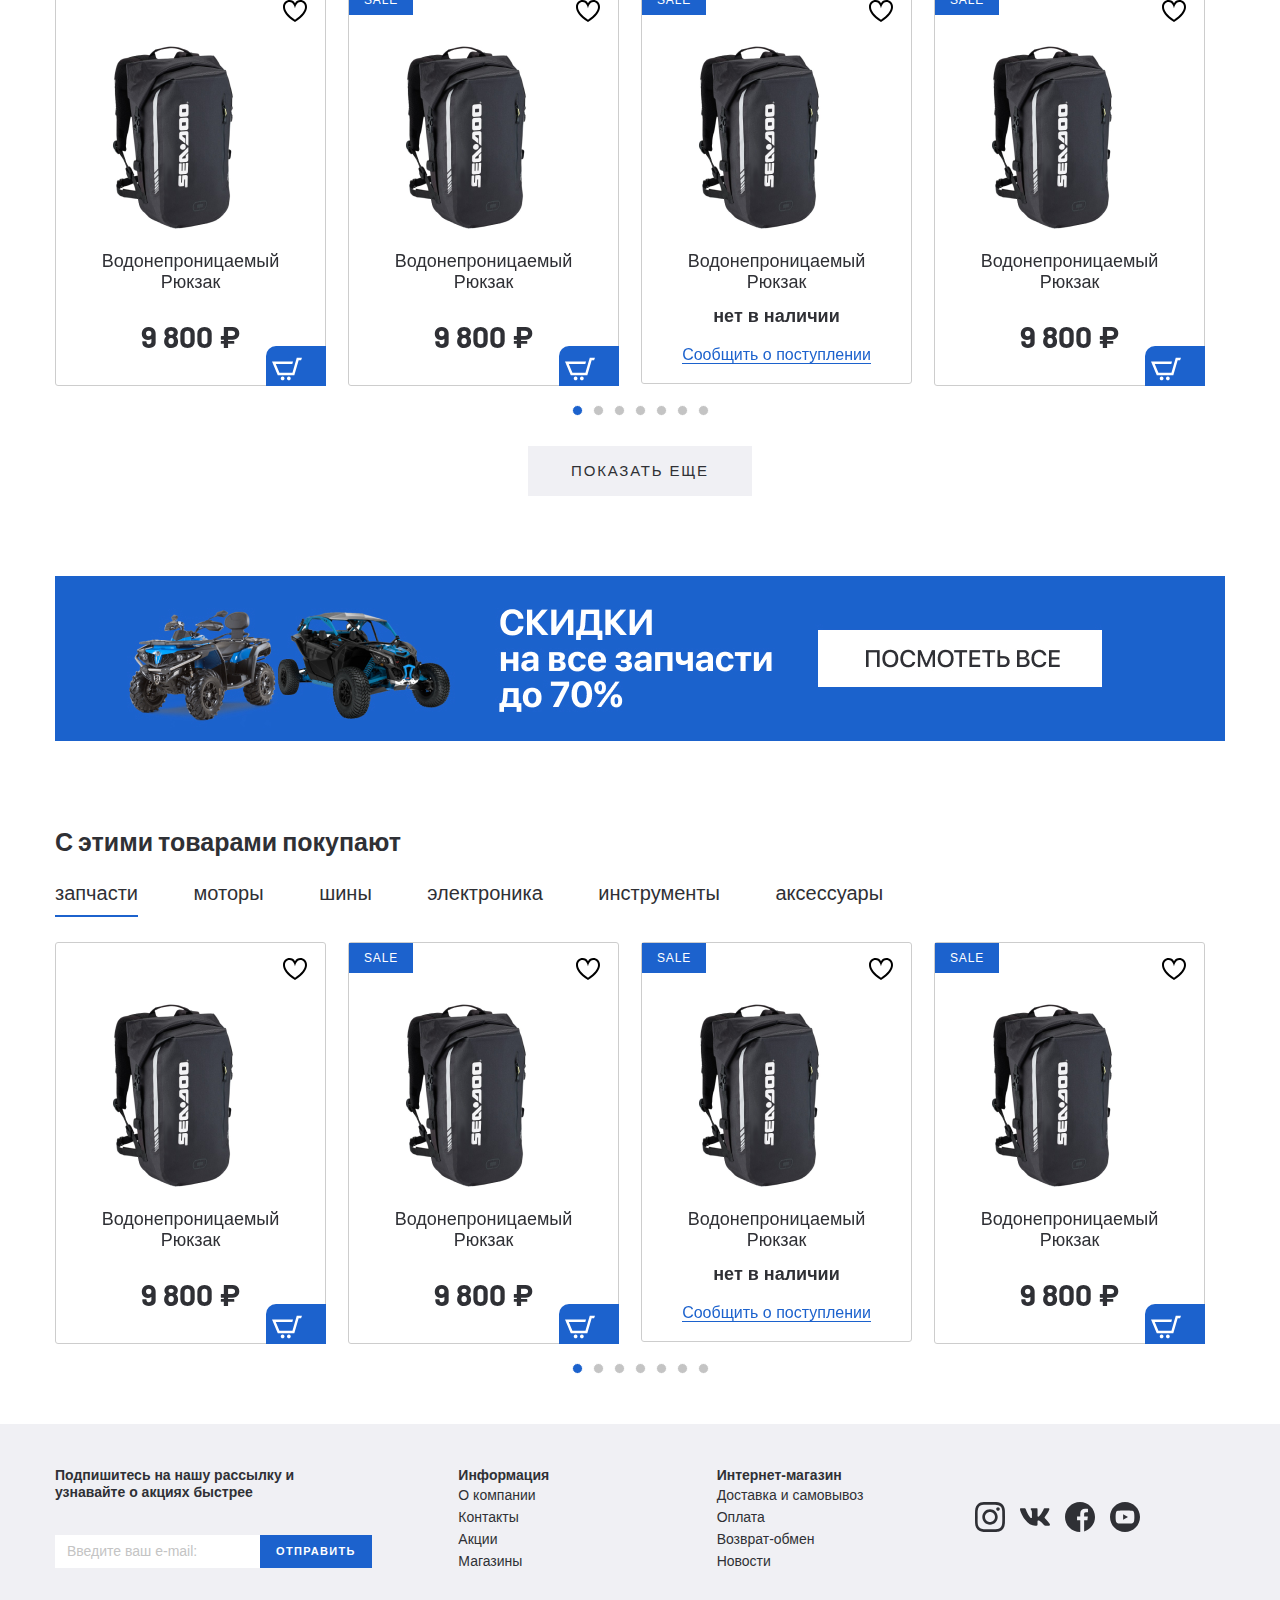
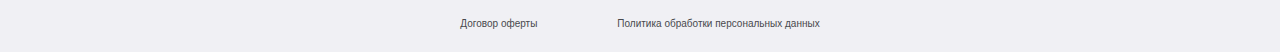
==== commit 3fcebac8: "add index.html adaptive" ====
--- a/index.html
+++ b/index.html
@@ -212,7 +212,7 @@
     </div>
   </header>
 
-  <!--  
+
 
   <section class="banner-section page-section">
     <div class="container">
@@ -260,13 +260,17 @@
     </div>
   </section>
 
+
+
   <div class="search page-section">
     <div class="container">
       <div class="search__inner">
-        <div class="search__tabs">
-          <a class="tab search__tabs-item tab--active" href="#tab-1">Поиск по номеру</a>
-          <a class="tab search__tabs-item" href="#tab-2">Поиск по марке</a>
-          <a class="tab search__tabs-item" href="#tab-3">Поиск по названию товара</a>
+        <div class="search__tabs tabs-wrapper">
+          <div class="mobile-overflow">
+            <a class="tab search__tabs-item tab--active" href="#tab-1">Поиск по номеру</a>
+            <a class="tab search__tabs-item" href="#tab-2">Поиск по марке</a>
+            <a class="tab search__tabs-item" href="#tab-3">Поиск по названию товара</a>
+          </div>
         </div>
         <div class="search__content">
           <div id="tab-1" class="tabs-content search__content-item tabs-content--active ">
@@ -292,6 +296,7 @@
     </div>
   </div>
 
+
   <srction class="categories page-section">
     <div class="container">
       <div class="categories__inner">
@@ -353,6 +358,7 @@
     </div>
   </srction>
 
+
   <section class="products">
     <div class="container">
       <div class="products__inner">
@@ -360,7 +366,7 @@
           Популярные товары
         </h3>
         <div class="tabs-wrapper">
-          <div class="tabs products__tabs">
+          <div class="tabs products__tabs mobile-overflow">
             <a class="tab products__tab tab--active" href="#product-tab-1">запчасти</a>
             <a class="tab products__tab" href="#product-tab-2">моторы</a>
             <a class="tab products__tab" href="#product-tab-3">шины </a>
@@ -368,405 +374,409 @@
             <a class="tab products__tab" href="#product-tab-5">инструменты</a>
             <a class="tab products__tab" href="#product-tab-6">аксессуары </a>
           </div>
-          <div class="tabs-container products__container">
-            <div id="product-tab-1" class="tabs-content products__content tabs-content--active">
-              <div class="product-slider">
-                <div class="product-slider__item">
-                  <div class="product-item__wrapper">
-                    <button class="product-item__favorite"></button>
-                    <button class="product-item__basket">
-                      <img src="images/basket-white.svg" alt="">
-                    </button>
-                    <a class="product-item__notify-link" href="">
-                      <span>Сообщить о поступлении</span>
-                    </a>
-                    <a class="product-item" href="#">
-                      <p class="product-item__hover-text">
-                        посмотреть товар
-                      </p>
-                      <img class="product-item__img" src="images/content/product-1.png" alt="">
-                      <h4 class="product-item__title">
-                        Водонепроницаемый
-                        Рюкзак
-                      </h4>
-                      <p class="price product-item__price">
-                        9 800 ₽
-                      </p>
-                      <p class="product-item__notify-text">
-                        нет в наличии
-                      </p>
-                    </a>
-                  </div>
-                </div>
-                <div class="product-slider__item">
-                  <div class="product-item__wrapper">
-                    <button class="product-item__favorite"></button>
-                    <button class="product-item__basket">
-                      <img src="images/basket-white.svg" alt="">
-                    </button>
-                    <a class="product-item__notify-link" href="">
-                      <span>Сообщить о поступлении</span>
-                    </a>
-                    <a class="product-item  product-item--sale" href="#">
-                      <p class="product-item__hover-text">
-                        посмотреть товар
-                      </p>
-                      <img class="product-item__img" src="images/content/product-1.png" alt="">
-                      <h4 class="product-item__title">
-                        Водонепроницаемый
-                        Рюкзак
-                      </h4>
-                      <p class="price product-item__price">
-                        9 800 ₽
-                      </p>
-                      <p class="product-item__notify-text">
-                        нет в наличии
-                      </p>
-                    </a>
-                  </div>
-                </div>
-                <div class="product-slider__item">
-                  <div class="product-item__wrapper product-item__not-available">
-                    <button class="product-item__favorite"></button>
-                    <button class="product-item__basket">
-                      <img src="images/basket-white.svg" alt="">
-                    </button>
-                    <a class="product-item__notify-link" href="">
-                      <span>Сообщить о поступлении</span>
-                    </a>
-                    <a class="product-item  product-item--sale" href="#">
-                      <p class="product-item__hover-text">
-                        посмотреть товар
-                      </p>
-                      <img class="product-item__img" src="images/content/product-1.png" alt="">
-                      <h4 class="product-item__title">
-                        Водонепроницаемый
-                        Рюкзак
-                      </h4>
-                      <p class="price product-item__price">
-                        9 800 ₽
-                      </p>
-                      <p class="product-item__notify-text">
-                        нет в наличии
-                      </p>
-                    </a>
-                  </div>
-                </div>
-                <div class="product-slider__item">
-                  <div class="product-item__wrapper">
-                    <button class="product-item__favorite"></button>
-                    <button class="product-item__basket">
-                      <img src="images/basket-white.svg" alt="">
-                    </button>
-                    <a class="product-item__notify-link" href="">
-                      <span>Сообщить о поступлении</span>
-                    </a>
-                    <a class="product-item  product-item--sale" href="#">
-                      <p class="product-item__hover-text">
-                        посмотреть товар
-                      </p>
-                      <img class="product-item__img" src="images/content/product-1.png" alt="">
-                      <h4 class="product-item__title">
-                        Водонепроницаемый
-                        Рюкзак
-                      </h4>
-                      <p class="price product-item__price">
-                        9 800 ₽
-                      </p>
-                      <p class="product-item__notify-text">
-                        нет в наличии
-                      </p>
-                    </a>
-                  </div>
-                </div>
-                <div class="product-slider__item">
-                  <div class="product-item__wrapper product-item__not-available">
-                    <button class="product-item__favorite"></button>
-                    <button class="product-item__basket">
-                      <img src="images/basket-white.svg" alt="">
-                    </button>
-                    <a class="product-item__notify-link" href="">
-                      <span>Сообщить о поступлении</span>
-                    </a>
-                    <a class="product-item  product-item--sale" href="#">
-                      <p class="product-item__hover-text">
-                        посмотреть товар
-                      </p>
-                      <img class="product-item__img" src="images/content/product-1.png" alt="">
-                      <h4 class="product-item__title">
-                        Водонепроницаемый
-                        Рюкзак
-                      </h4>
-                      <p class="price product-item__price">
-                        9 800 ₽
-                      </p>
-                      <p class="product-item__notify-text">
-                        нет в наличии
-                      </p>
-                    </a>
-                  </div>
-                </div>
-                <div class="product-slider__item">
-                  <div class="product-item__wrapper product-item__not-available">
-                    <button class="product-item__favorite"></button>
-                    <button class="product-item__basket">
-                      <img src="images/basket-white.svg" alt="">
-                    </button>
-                    <a class="product-item__notify-link" href="">
-                      <span>Сообщить о поступлении</span>
-                    </a>
-                    <a class="product-item  product-item--sale" href="#">
-                      <p class="product-item__hover-text">
-                        посмотреть товар
-                      </p>
-                      <img class="product-item__img" src="images/content/product-1.png" alt="">
-                      <h4 class="product-item__title">
-                        Водонепроницаемый
-                        Рюкзак
-                      </h4>
-                      <p class="price product-item__price">
-                        9 800 ₽
-                      </p>
-                      <p class="product-item__notify-text">
-                        нет в наличии
-                      </p>
-                    </a>
-                  </div>
-                </div>
-                <div class="product-slider__item">
-                  <div class="product-item__wrapper product-item__not-available">
-                    <button class="product-item__favorite"></button>
-                    <button class="product-item__basket">
-                      <img src="images/basket-white.svg" alt="">
-                    </button>
-                    <a class="product-item__notify-link" href="">
-                      <span>Сообщить о поступлении</span>
-                    </a>
-                    <a class="product-item  product-item--sale" href="#">
-                      <p class="product-item__hover-text">
-                        посмотреть товар
-                      </p>
-                      <img class="product-item__img" src="images/content/product-1.png" alt="">
-                      <h4 class="product-item__title">
-                        Водонепроницаемый
-                        Рюкзак
-                      </h4>
-                      <p class="price product-item__price">
-                        9 800 ₽
-                      </p>
-                      <p class="product-item__notify-text">
-                        нет в наличии
-                      </p>
-                    </a>
-                  </div>
+        </div>
+
+        <div class="tabs-container products__container">
+          <div id="product-tab-1" class="tabs-content products__content tabs-content--active">
+            <div class="product-slider">
+              <div class="product-slider__item">
+                <div class="product-item__wrapper">
+                  <button class="product-item__favorite"></button>
+                  <button class="product-item__basket">
+                    <img src="images/basket-white.svg" alt="">
+                  </button>
+                  <a class="product-item__notify-link" href="">
+                    <span>Сообщить о поступлении</span>
+                  </a>
+                  <a class="product-item" href="#">
+                    <p class="product-item__hover-text">
+                      посмотреть товар
+                    </p>
+                    <img class="product-item__img" src="images/content/product-1.png" alt="">
+                    <h4 class="product-item__title">
+                      Водонепроницаемый
+                      Рюкзак
+                    </h4>
+                    <p class="price product-item__price">
+                      9 800 ₽
+                    </p>
+                    <p class="product-item__notify-text">
+                      нет в наличии
+                    </p>
+                  </a>
+                </div>
+              </div>
+              <div class="product-slider__item">
+                <div class="product-item__wrapper">
+                  <button class="product-item__favorite"></button>
+                  <button class="product-item__basket">
+                    <img src="images/basket-white.svg" alt="">
+                  </button>
+                  <a class="product-item__notify-link" href="">
+                    <span>Сообщить о поступлении</span>
+                  </a>
+                  <a class="product-item  product-item--sale" href="#">
+                    <p class="product-item__hover-text">
+                      посмотреть товар
+                    </p>
+                    <img class="product-item__img" src="images/content/product-1.png" alt="">
+                    <h4 class="product-item__title">
+                      Водонепроницаемый
+                      Рюкзак
+                    </h4>
+                    <p class="price product-item__price">
+                      9 800 ₽
+                    </p>
+                    <p class="product-item__notify-text">
+                      нет в наличии
+                    </p>
+                  </a>
+                </div>
+              </div>
+              <div class="product-slider__item">
+                <div class="product-item__wrapper product-item__not-available">
+                  <button class="product-item__favorite"></button>
+                  <button class="product-item__basket">
+                    <img src="images/basket-white.svg" alt="">
+                  </button>
+                  <a class="product-item__notify-link" href="">
+                    <span>Сообщить о поступлении</span>
+                  </a>
+                  <a class="product-item  product-item--sale" href="#">
+                    <p class="product-item__hover-text">
+                      посмотреть товар
+                    </p>
+                    <img class="product-item__img" src="images/content/product-1.png" alt="">
+                    <h4 class="product-item__title">
+                      Водонепроницаемый
+                      Рюкзак
+                    </h4>
+                    <p class="price product-item__price">
+                      9 800 ₽
+                    </p>
+                    <p class="product-item__notify-text">
+                      нет в наличии
+                    </p>
+                  </a>
+                </div>
+              </div>
+              <div class="product-slider__item">
+                <div class="product-item__wrapper">
+                  <button class="product-item__favorite"></button>
+                  <button class="product-item__basket">
+                    <img src="images/basket-white.svg" alt="">
+                  </button>
+                  <a class="product-item__notify-link" href="">
+                    <span>Сообщить о поступлении</span>
+                  </a>
+                  <a class="product-item  product-item--sale" href="#">
+                    <p class="product-item__hover-text">
+                      посмотреть товар
+                    </p>
+                    <img class="product-item__img" src="images/content/product-1.png" alt="">
+                    <h4 class="product-item__title">
+                      Водонепроницаемый
+                      Рюкзак
+                    </h4>
+                    <p class="price product-item__price">
+                      9 800 ₽
+                    </p>
+                    <p class="product-item__notify-text">
+                      нет в наличии
+                    </p>
+                  </a>
+                </div>
+              </div>
+              <div class="product-slider__item">
+                <div class="product-item__wrapper product-item__not-available">
+                  <button class="product-item__favorite"></button>
+                  <button class="product-item__basket">
+                    <img src="images/basket-white.svg" alt="">
+                  </button>
+                  <a class="product-item__notify-link" href="">
+                    <span>Сообщить о поступлении</span>
+                  </a>
+                  <a class="product-item  product-item--sale" href="#">
+                    <p class="product-item__hover-text">
+                      посмотреть товар
+                    </p>
+                    <img class="product-item__img" src="images/content/product-1.png" alt="">
+                    <h4 class="product-item__title">
+                      Водонепроницаемый
+                      Рюкзак
+                    </h4>
+                    <p class="price product-item__price">
+                      9 800 ₽
+                    </p>
+                    <p class="product-item__notify-text">
+                      нет в наличии
+                    </p>
+                  </a>
+                </div>
+              </div>
+              <div class="product-slider__item">
+                <div class="product-item__wrapper product-item__not-available">
+                  <button class="product-item__favorite"></button>
+                  <button class="product-item__basket">
+                    <img src="images/basket-white.svg" alt="">
+                  </button>
+                  <a class="product-item__notify-link" href="">
+                    <span>Сообщить о поступлении</span>
+                  </a>
+                  <a class="product-item  product-item--sale" href="#">
+                    <p class="product-item__hover-text">
+                      посмотреть товар
+                    </p>
+                    <img class="product-item__img" src="images/content/product-1.png" alt="">
+                    <h4 class="product-item__title">
+                      Водонепроницаемый
+                      Рюкзак
+                    </h4>
+                    <p class="price product-item__price">
+                      9 800 ₽
+                    </p>
+                    <p class="product-item__notify-text">
+                      нет в наличии
+                    </p>
+                  </a>
+                </div>
+              </div>
+              <div class="product-slider__item">
+                <div class="product-item__wrapper product-item__not-available">
+                  <button class="product-item__favorite"></button>
+                  <button class="product-item__basket">
+                    <img src="images/basket-white.svg" alt="">
+                  </button>
+                  <a class="product-item__notify-link" href="">
+                    <span>Сообщить о поступлении</span>
+                  </a>
+                  <a class="product-item  product-item--sale" href="#">
+                    <p class="product-item__hover-text">
+                      посмотреть товар
+                    </p>
+                    <img class="product-item__img" src="images/content/product-1.png" alt="">
+                    <h4 class="product-item__title">
+                      Водонепроницаемый
+                      Рюкзак
+                    </h4>
+                    <p class="price product-item__price">
+                      9 800 ₽
+                    </p>
+                    <p class="product-item__notify-text">
+                      нет в наличии
+                    </p>
+                  </a>
                 </div>
               </div>
             </div>
-            <div id="product-tab-2" class="tabs-content products__content">
-              <div class="product-slider">
-                <div class="product-slider__item">
-                  <div class="product-item__wrapper">
-                    <button class="product-item__favorite"></button>
-                    <button class="product-item__basket">
-                      <img src="images/basket-white.svg" alt="">
-                    </button>
-                    <a class="product-item__notify-link" href="">
-                      <span>Сообщить о поступлении</span>
-                    </a>
-                    <a class="product-item" href="#">
-                      <p class="product-item__hover-text">
-                        посмотреть товар
-                      </p>
-                      <img class="product-item__img" src="images/content/product-1.png" alt="">
-                      <h4 class="product-item__title">
-                        Водонепроницаемый
-                        Рюкзак
-                      </h4>
-                      <p class="price product-item__price">
-                        9 800 ₽
-                      </p>
-                      <p class="product-item__notify-text">
-                        нет в наличии
-                      </p>
-                    </a>
-                  </div>
-                </div>
-                <div class="product-slider__item">
-                  <div class="product-item__wrapper">
-                    <button class="product-item__favorite"></button>
-                    <button class="product-item__basket">
-                      <img src="images/basket-white.svg" alt="">
-                    </button>
-                    <a class="product-item__notify-link" href="">
-                      <span>Сообщить о поступлении</span>
-                    </a>
-                    <a class="product-item  product-item--sale" href="#">
-                      <p class="product-item__hover-text">
-                        посмотреть товар
-                      </p>
-                      <img class="product-item__img" src="images/content/product-1.png" alt="">
-                      <h4 class="product-item__title">
-                        Водонепроницаемый
-                        Рюкзак
-                      </h4>
-                      <p class="price product-item__price">
-                        9 800 ₽
-                      </p>
-                      <p class="product-item__notify-text">
-                        нет в наличии
-                      </p>
-                    </a>
-                  </div>
-                </div>
-                <div class="product-slider__item">
-                  <div class="product-item__wrapper product-item__not-available">
-                    <button class="product-item__favorite"></button>
-                    <button class="product-item__basket">
-                      <img src="images/basket-white.svg" alt="">
-                    </button>
-                    <a class="product-item__notify-link" href="">
-                      <span>Сообщить о поступлении</span>
-                    </a>
-                    <a class="product-item  product-item--sale" href="#">
-                      <p class="product-item__hover-text">
-                        посмотреть товар
-                      </p>
-                      <img class="product-item__img" src="images/content/product-1.png" alt="">
-                      <h4 class="product-item__title">
-                        Водонепроницаемый
-                        Рюкзак
-                      </h4>
-                      <p class="price product-item__price">
-                        9 800 ₽
-                      </p>
-                      <p class="product-item__notify-text">
-                        нет в наличии
-                      </p>
-                    </a>
-                  </div>
-                </div>
-                <div class="product-slider__item">
-                  <div class="product-item__wrapper">
-                    <button class="product-item__favorite"></button>
-                    <button class="product-item__basket">
-                      <img src="images/basket-white.svg" alt="">
-                    </button>
-                    <a class="product-item__notify-link" href="">
-                      <span>Сообщить о поступлении</span>
-                    </a>
-                    <a class="product-item  product-item--sale" href="#">
-                      <p class="product-item__hover-text">
-                        посмотреть товар
-                      </p>
-                      <img class="product-item__img" src="images/content/product-1.png" alt="">
-                      <h4 class="product-item__title">
-                        Водонепроницаемый
-                        Рюкзак
-                      </h4>
-                      <p class="price product-item__price">
-                        9 800 ₽
-                      </p>
-                      <p class="product-item__notify-text">
-                        нет в наличии
-                      </p>
-                    </a>
-                  </div>
-                </div>
-                <div class="product-slider__item">
-                  <div class="product-item__wrapper product-item__not-available">
-                    <button class="product-item__favorite"></button>
-                    <button class="product-item__basket">
-                      <img src="images/basket-white.svg" alt="">
-                    </button>
-                    <a class="product-item__notify-link" href="">
-                      <span>Сообщить о поступлении</span>
-                    </a>
-                    <a class="product-item  product-item--sale" href="#">
-                      <p class="product-item__hover-text">
-                        посмотреть товар
-                      </p>
-                      <img class="product-item__img" src="images/content/product-1.png" alt="">
-                      <h4 class="product-item__title">
-                        Водонепроницаемый
-                        Рюкзак
-                      </h4>
-                      <p class="price product-item__price">
-                        9 800 ₽
-                      </p>
-                      <p class="product-item__notify-text">
-                        нет в наличии
-                      </p>
-                    </a>
-                  </div>
-                </div>
-                <div class="product-slider__item">
-                  <div class="product-item__wrapper product-item__not-available">
-                    <button class="product-item__favorite"></button>
-                    <button class="product-item__basket">
-                      <img src="images/basket-white.svg" alt="">
-                    </button>
-                    <a class="product-item__notify-link" href="">
-                      <span>Сообщить о поступлении</span>
-                    </a>
-                    <a class="product-item  product-item--sale" href="#">
-                      <p class="product-item__hover-text">
-                        посмотреть товар
-                      </p>
-                      <img class="product-item__img" src="images/content/product-1.png" alt="">
-                      <h4 class="product-item__title">
-                        Водонепроницаемый
-                        Рюкзак
-                      </h4>
-                      <p class="price product-item__price">
-                        9 800 ₽
-                      </p>
-                      <p class="product-item__notify-text">
-                        нет в наличии
-                      </p>
-                    </a>
-                  </div>
-                </div>
-                <div class="product-slider__item">
-                  <div class="product-item__wrapper product-item__not-available">
-                    <button class="product-item__favorite"></button>
-                    <button class="product-item__basket">
-                      <img src="images/basket-white.svg" alt="">
-                    </button>
-                    <a class="product-item__notify-link" href="">
-                      <span>Сообщить о поступлении</span>
-                    </a>
-                    <a class="product-item  product-item--sale" href="#">
-                      <p class="product-item__hover-text">
-                        посмотреть товар
-                      </p>
-                      <img class="product-item__img" src="images/content/product-1.png" alt="">
-                      <h4 class="product-item__title">
-                        Водонепроницаемый
-                        Рюкзак
-                      </h4>
-                      <p class="price product-item__price">
-                        9 800 ₽
-                      </p>
-                      <p class="product-item__notify-text">
-                        нет в наличии
-                      </p>
-                    </a>
-                  </div>
+          </div>
+          <div id="product-tab-2" class="tabs-content products__content">
+            <div class="product-slider">
+              <div class="product-slider__item">
+                <div class="product-item__wrapper">
+                  <button class="product-item__favorite"></button>
+                  <button class="product-item__basket">
+                    <img src="images/basket-white.svg" alt="">
+                  </button>
+                  <a class="product-item__notify-link" href="">
+                    <span>Сообщить о поступлении</span>
+                  </a>
+                  <a class="product-item" href="#">
+                    <p class="product-item__hover-text">
+                      посмотреть товар
+                    </p>
+                    <img class="product-item__img" src="images/content/product-1.png" alt="">
+                    <h4 class="product-item__title">
+                      Водонепроницаемый
+                      Рюкзак
+                    </h4>
+                    <p class="price product-item__price">
+                      9 800 ₽
+                    </p>
+                    <p class="product-item__notify-text">
+                      нет в наличии
+                    </p>
+                  </a>
+                </div>
+              </div>
+              <div class="product-slider__item">
+                <div class="product-item__wrapper">
+                  <button class="product-item__favorite"></button>
+                  <button class="product-item__basket">
+                    <img src="images/basket-white.svg" alt="">
+                  </button>
+                  <a class="product-item__notify-link" href="">
+                    <span>Сообщить о поступлении</span>
+                  </a>
+                  <a class="product-item  product-item--sale" href="#">
+                    <p class="product-item__hover-text">
+                      посмотреть товар
+                    </p>
+                    <img class="product-item__img" src="images/content/product-1.png" alt="">
+                    <h4 class="product-item__title">
+                      Водонепроницаемый
+                      Рюкзак
+                    </h4>
+                    <p class="price product-item__price">
+                      9 800 ₽
+                    </p>
+                    <p class="product-item__notify-text">
+                      нет в наличии
+                    </p>
+                  </a>
+                </div>
+              </div>
+              <div class="product-slider__item">
+                <div class="product-item__wrapper product-item__not-available">
+                  <button class="product-item__favorite"></button>
+                  <button class="product-item__basket">
+                    <img src="images/basket-white.svg" alt="">
+                  </button>
+                  <a class="product-item__notify-link" href="">
+                    <span>Сообщить о поступлении</span>
+                  </a>
+                  <a class="product-item  product-item--sale" href="#">
+                    <p class="product-item__hover-text">
+                      посмотреть товар
+                    </p>
+                    <img class="product-item__img" src="images/content/product-1.png" alt="">
+                    <h4 class="product-item__title">
+                      Водонепроницаемый
+                      Рюкзак
+                    </h4>
+                    <p class="price product-item__price">
+                      9 800 ₽
+                    </p>
+                    <p class="product-item__notify-text">
+                      нет в наличии
+                    </p>
+                  </a>
+                </div>
+              </div>
+              <div class="product-slider__item">
+                <div class="product-item__wrapper">
+                  <button class="product-item__favorite"></button>
+                  <button class="product-item__basket">
+                    <img src="images/basket-white.svg" alt="">
+                  </button>
+                  <a class="product-item__notify-link" href="">
+                    <span>Сообщить о поступлении</span>
+                  </a>
+                  <a class="product-item  product-item--sale" href="#">
+                    <p class="product-item__hover-text">
+                      посмотреть товар
+                    </p>
+                    <img class="product-item__img" src="images/content/product-1.png" alt="">
+                    <h4 class="product-item__title">
+                      Водонепроницаемый
+                      Рюкзак
+                    </h4>
+                    <p class="price product-item__price">
+                      9 800 ₽
+                    </p>
+                    <p class="product-item__notify-text">
+                      нет в наличии
+                    </p>
+                  </a>
+                </div>
+              </div>
+              <div class="product-slider__item">
+                <div class="product-item__wrapper product-item__not-available">
+                  <button class="product-item__favorite"></button>
+                  <button class="product-item__basket">
+                    <img src="images/basket-white.svg" alt="">
+                  </button>
+                  <a class="product-item__notify-link" href="">
+                    <span>Сообщить о поступлении</span>
+                  </a>
+                  <a class="product-item  product-item--sale" href="#">
+                    <p class="product-item__hover-text">
+                      посмотреть товар
+                    </p>
+                    <img class="product-item__img" src="images/content/product-1.png" alt="">
+                    <h4 class="product-item__title">
+                      Водонепроницаемый
+                      Рюкзак
+                    </h4>
+                    <p class="price product-item__price">
+                      9 800 ₽
+                    </p>
+                    <p class="product-item__notify-text">
+                      нет в наличии
+                    </p>
+                  </a>
+                </div>
+              </div>
+              <div class="product-slider__item">
+                <div class="product-item__wrapper product-item__not-available">
+                  <button class="product-item__favorite"></button>
+                  <button class="product-item__basket">
+                    <img src="images/basket-white.svg" alt="">
+                  </button>
+                  <a class="product-item__notify-link" href="">
+                    <span>Сообщить о поступлении</span>
+                  </a>
+                  <a class="product-item  product-item--sale" href="#">
+                    <p class="product-item__hover-text">
+                      посмотреть товар
+                    </p>
+                    <img class="product-item__img" src="images/content/product-1.png" alt="">
+                    <h4 class="product-item__title">
+                      Водонепроницаемый
+                      Рюкзак
+                    </h4>
+                    <p class="price product-item__price">
+                      9 800 ₽
+                    </p>
+                    <p class="product-item__notify-text">
+                      нет в наличии
+                    </p>
+                  </a>
+                </div>
+              </div>
+              <div class="product-slider__item">
+                <div class="product-item__wrapper product-item__not-available">
+                  <button class="product-item__favorite"></button>
+                  <button class="product-item__basket">
+                    <img src="images/basket-white.svg" alt="">
+                  </button>
+                  <a class="product-item__notify-link" href="">
+                    <span>Сообщить о поступлении</span>
+                  </a>
+                  <a class="product-item  product-item--sale" href="#">
+                    <p class="product-item__hover-text">
+                      посмотреть товар
+                    </p>
+                    <img class="product-item__img" src="images/content/product-1.png" alt="">
+                    <h4 class="product-item__title">
+                      Водонепроницаемый
+                      Рюкзак
+                    </h4>
+                    <p class="price product-item__price">
+                      9 800 ₽
+                    </p>
+                    <p class="product-item__notify-text">
+                      нет в наличии
+                    </p>
+                  </a>
                 </div>
               </div>
             </div>
-            <div id="product-tab-3" class="tabs-content products__content">slider-3</div>
-            <div id="product-tab-4" class="tabs-content products__content">slider-4</div>
-            <div id="product-tab-5" class="tabs-content products__content">slider-5</div>
-            <div id="product-tab-6" class="tabs-content products__content">slider-6</div>
-          </div>
+          </div>
+          <div id="product-tab-3" class="tabs-content products__content">slider-3</div>
+          <div id="product-tab-4" class="tabs-content products__content">slider-4</div>
+          <div id="product-tab-5" class="tabs-content products__content">slider-5</div>
+          <div id="product-tab-6" class="tabs-content products__content">slider-6</div>
         </div>
+
         <div class="product__more">
           <a class="product__more-link" href="#">Показать еще</a>
         </div>
       </div>
     </div>
   </section>
+
+  
 
   <div class="banner">
     <div class="container">
@@ -776,6 +786,7 @@
     </div>
   </div>
 
+ 
   <section class="products">
     <div class="container">
       <div class="products__inner">
@@ -783,7 +794,7 @@
           С этими товарами покупают
         </h3>
         <div class="tabs-wrapper">
-          <div class="tabs products__tabs">
+          <div class="tabs products__tabs mobile-overflow">
             <a class="tab products__tab tab--active" href="#popular-tab-1">запчасти</a>
             <a class="tab products__tab" href="#popular-tab-2">моторы</a>
             <a class="tab products__tab" href="#popular-tab-3">шины </a>
@@ -791,6 +802,7 @@
             <a class="tab products__tab" href="#popular-tab-5">инструменты</a>
             <a class="tab products__tab" href="#popular-tab-6">аксессуары </a>
           </div>
+        </div>
           <div class="tabs-container products__container">
             <div id="popular-tab-1" class="tabs-content products__content tabs-content--active">
               <div class="product-slider">
@@ -1185,7 +1197,6 @@
           </div>
         </div>
       </div>
-    </div>
   </section>
 
   <footer class="footer">
@@ -1202,8 +1213,8 @@
               <button class="footer-form__btn" type="submit">Отправить</button>
             </form>
           </div>
-          <div class="footer__top-item">
-            <h6 class="footer__top-title">
+          <div class="footer__top-item footer__top-itemdrop">
+            <h6 class="footer__top-title footer__topdrop">
               Информация
             </h6>
             <ul class="footer-list">
@@ -1214,7 +1225,7 @@
             </ul>
           </div>
           <div class="footer__top-item">
-            <h6 class="footer__top-title">
+            <h6 class="footer__top-title footer__topdrop">
               Интернет-магазин
             </h6>
             <ul class="footer-list">
@@ -1261,7 +1272,7 @@
     </div>
   </footer>
   
--->
+
 
   <script src="https://ajax.googleapis.com/ajax/libs/jquery/3.4.1/jquery.min.js"></script>
   <script src="js/slick.min.js"></script>
--- a/css/style.css
+++ b/css/style.css
@@ -248,6 +248,10 @@
   border: 1px solid #fff;
   border-radius: 50%;
   background-color: transparent;
+}
+
+.slick-dots .slick-active button {
+  background-color: #fff;
 }
 
 .slick-active li button{
@@ -1603,4 +1607,16 @@
 
 .menu__btn{
   display: none;
-}}+}
+
+.product-slider .slick-dots{
+  bottom: -30px;
+}
+
+.product-slider .slick-dots button{
+  background-color: #C4C4C4;
+}
+
+.product-slider .slick-dots .slick-active button {
+  background-color: #1C62CD;
+}--- a/css/media.css
+++ b/css/media.css
@@ -1,21 +1,50 @@
+@media (max-width: 1300px) {
+  .product__more{
+    margin-top: 60px;
+  }
+}
+
+@media (max-width: 1200px) {
+  .banner-section__slider-img {
+    min-height: 380px;
+    max-width: 600px;
+  }
+
+  .banner-section__inner {
+    justify-content: space-around;
+  }
+
+  .banner-section__slider {
+    min-width: 600px;
+  }
+  .categories__inner{
+    justify-content: space-around;
+  }
+  .banner__link img{
+    width: 100%;
+  }
+}
+
 @media (max-width: 1100px) {
   .menu__item+.menu__item {
     padding-left: 20px;
   }
+
   .header__adress {
     margin-right: 20px;
   }
 }
 
 @media (max-width: 968px) {
-  .header__bottom{
-    display: none;
-  }
-  .menu__list{
-    display: none;
-  }
-
-  .menu__btn{
+  .header__bottom {
+    display: none;
+  }
+
+  .menu__list {
+    display: none;
+  }
+
+  .menu__btn {
     display: block;
     background-color: transparent;
     cursor: pointer;
@@ -23,7 +52,7 @@
     padding: 0;
   }
 
-  .menu__btn-line{
+  .menu__btn-line {
     background: #2F3035;
     border-radius: 3px;
     height: 3px;
@@ -31,7 +60,7 @@
     margin: 8px 0;
   }
 
-  .menu__mobile-linewrapper{
+  .menu__mobile-linewrapper {
     display: block;
     font-weight: bold;
     font-size: 20px;
@@ -40,17 +69,170 @@
     background: #F0F0F4;
     overflow-x: scroll;
   }
-  .menu__mobile-line{
+
+  .menu__mobile-line {
     padding: 14px 0 14px 15px;
     min-width: 450px;
   }
-}
-
+
+  .banner-section__inner {
+    margin-top: 25px;
+    flex-wrap: wrap;
+    justify-content: center;
+  }
+
+  .banner-section__slider-item {
+    text-align: center;
+
+  }
+
+  .banner-section__slider {
+    min-width: 100%;
+  }
+
+  .banner-section__slider-img {
+    max-width: 100%;
+    margin-bottom: 25px;
+  }
+
+  .mobile-overflow {
+    width: 1000px;
+  }
+
+  .tabs-wrapper {
+    overflow-x: scroll;
+  }
+}
+
+
+/* .banner-section__inner{
+  margin-top: 25px;
+  flex-wrap: wrap;
+  justify-content: center;
+}
+.banner-section__slider{
+  min-width: 100%;
+}
+.banner-section__slider-img{
+  min-height: 380px;
+  max-width: 100%;
+} */
+
+@media (max-width: 940px) {
+  .footer__top-inner{
+    flex-wrap: wrap;
+    justify-content: space-around;
+  }
+  .footer__top-item{
+    margin-bottom: 25px;
+  }
+}
 
 @media (max-width: 640px) {
-  .header__adress{
-    display: none;
-  }
-}
-
-
+  .header__adress {
+    display: none;
+  }
+
+  .banner-section__slider-img {
+    min-height: 200px;
+  }
+
+  .banner-section .container {
+    padding: 0;
+  }
+
+  .search__content-btn {
+    font-size: 0;
+    line-height: 0;
+    background-image: url('../images/search.svg');
+    width: 24px;
+    height: 24px;
+    background-color: transparent;
+    padding: 17px;
+    background-repeat: no-repeat;
+    position: absolute;
+    right: 8px;
+    top: 13px;
+  }
+  .search__content-input {
+    height: 50px;
+    padding-right: 50px;
+  }
+  .search__content-form {
+    position: relative;
+  }
+  .banner__link img{
+    min-height: 90px;
+    object-fit: contain;
+  }
+}
+
+@media (max-width: 540px){
+  .footer__top-item{
+    width: 100%;
+  }
+  .footer__bottom{
+    flex-direction: column;
+    align-items: start;
+  }
+  .footer__bottom-link{
+    margin: 12px 0;
+  }
+  .footer__top-inner{
+    justify-content: start;
+  }
+  .footer__top-social.footer__top-item{
+    width: 100%;
+    border-bottom: none;
+  }
+  .footer__top-newsletter.footer__top-item{
+    margin-right: auto;
+    margin-left: auto;
+    width: 290px;
+    text-align: center;
+  }
+  .social-list{
+    justify-content: center;
+  }
+  .footer-list{
+    display: none;
+  }
+  .footer__top-title.footer__topdrop{
+    font-size: 14px;
+    line-height: 18px;
+    color: #7F7F7F;
+    font-weight: 500;
+    padding: 15px 0;
+  }
+  .footer__top-item{
+    border-bottom: 2px solid #F9F9FC;
+  }
+  .footer__top-itemdrop{
+    margin-bottom: 0;
+    border-top: 2px solid #F9F9FC;
+  }
+  .footer__topdrop{
+    position: relative;
+  }
+  .footer__topdrop::after{
+    content: "";
+    position: absolute;
+    background-image: url(../images/arrow-down.svg);
+    right: 0;
+    width: 12px;
+    height: 8px;
+    top: 21px;
+  }
+  .footer__topdrop--active::after {
+    transform: rotate(180deg);
+  }
+}
+
+@media (max-width: 440px) {
+  .banner-section__slider-img {
+    min-height: 164x;
+  }
+  .categories__item{
+    padding: 20px 10px 16px;
+  }
+}